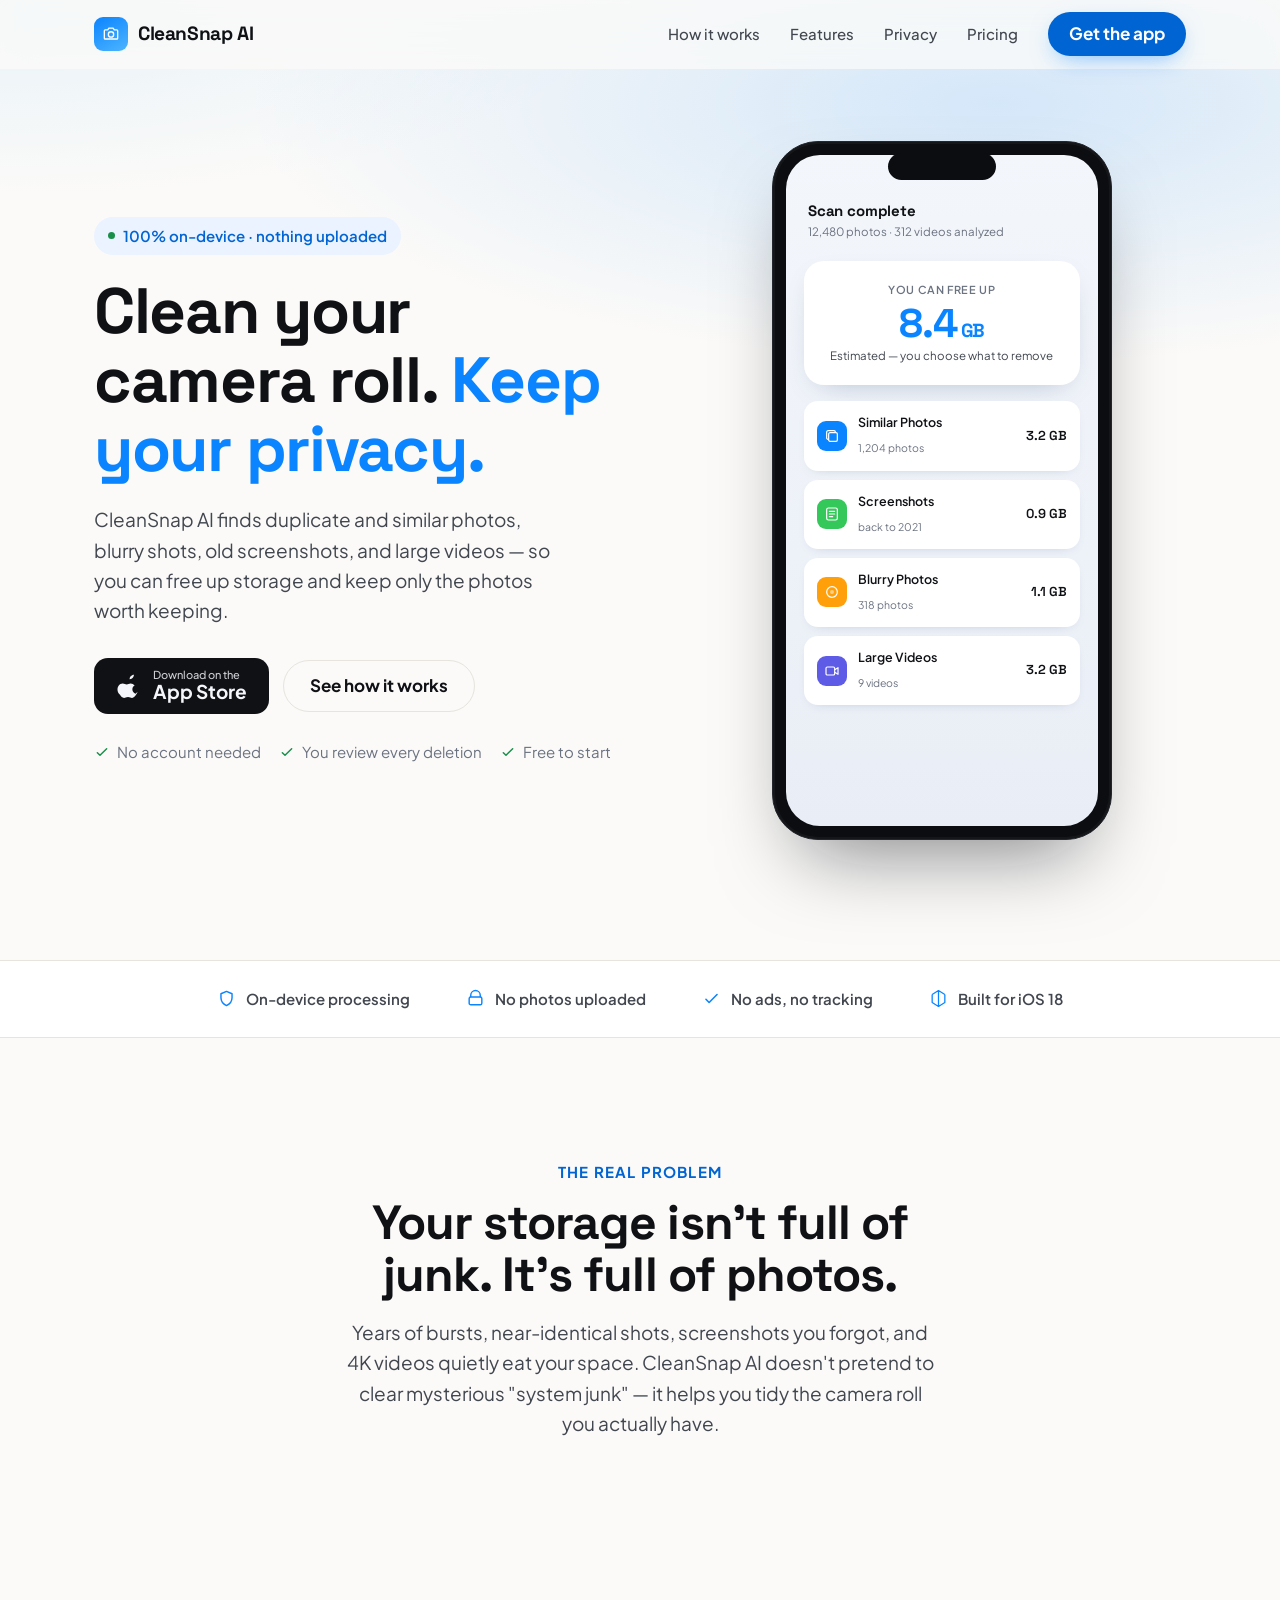
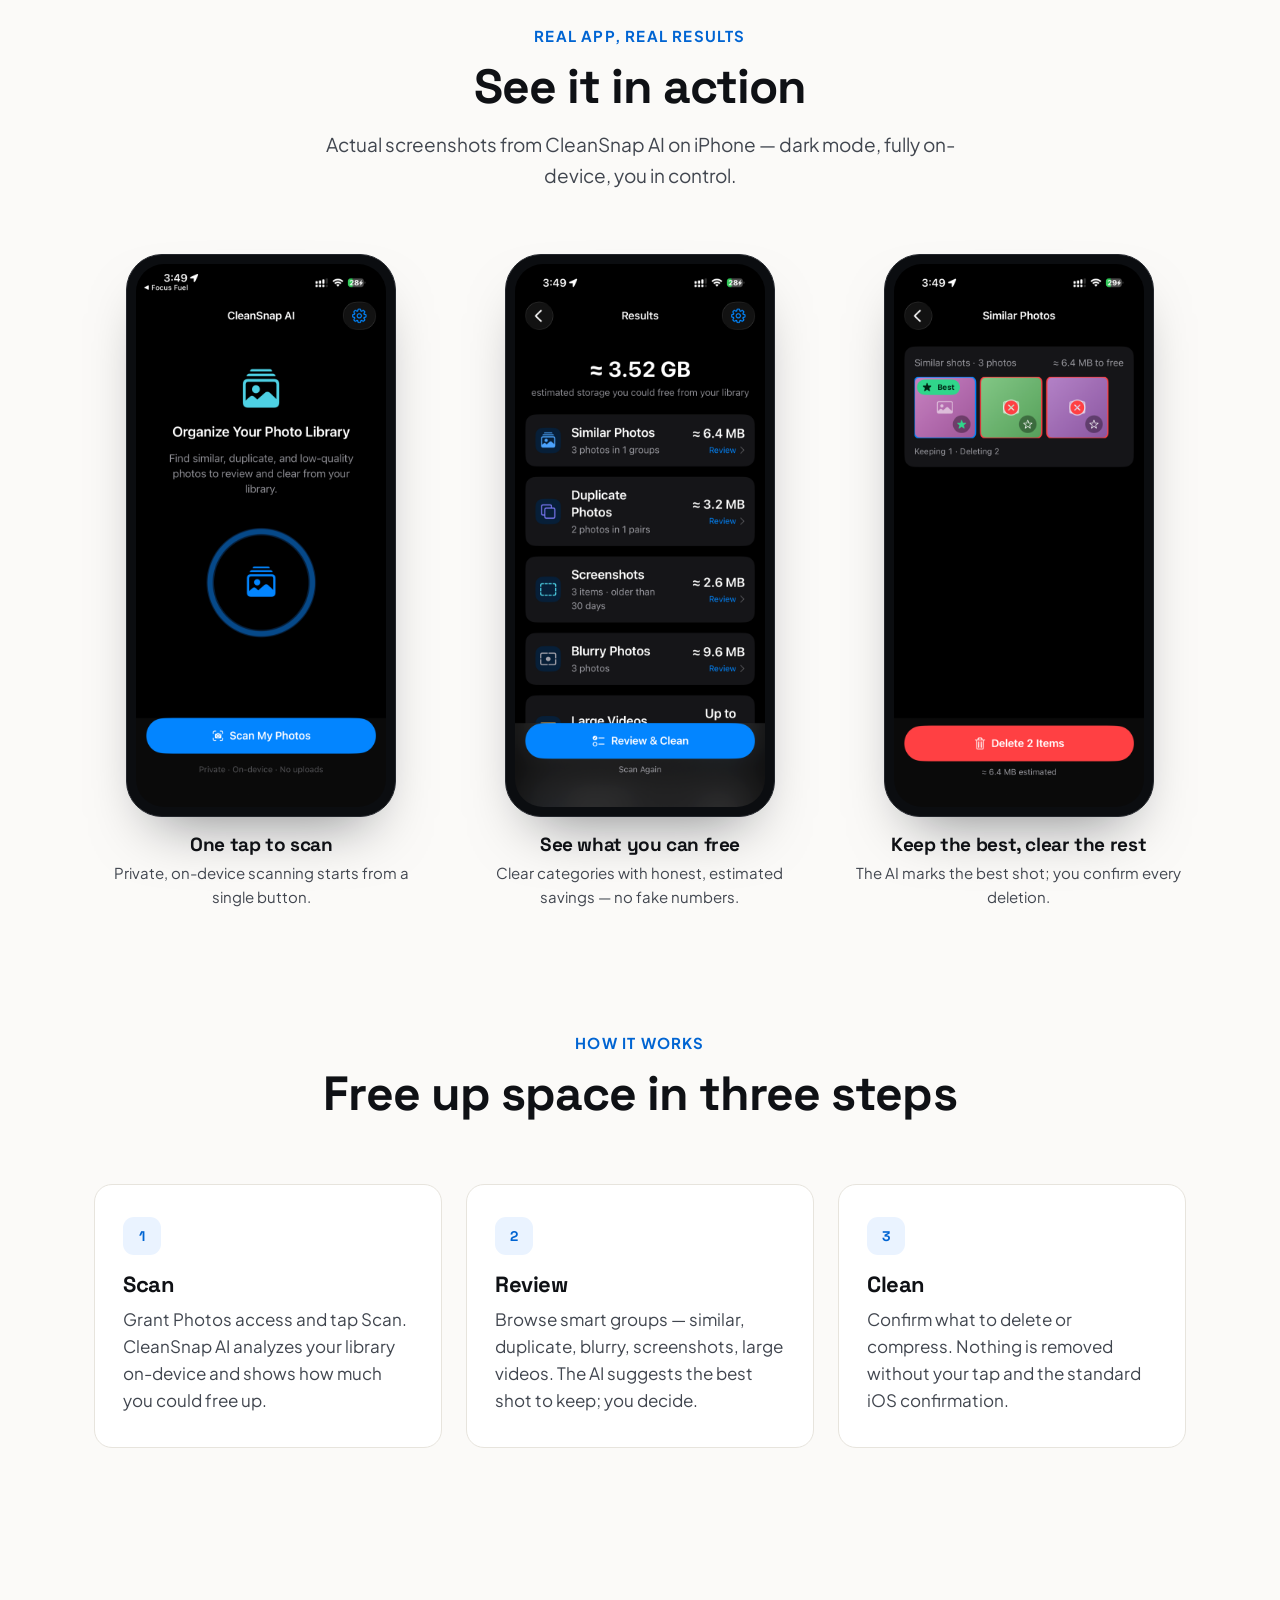
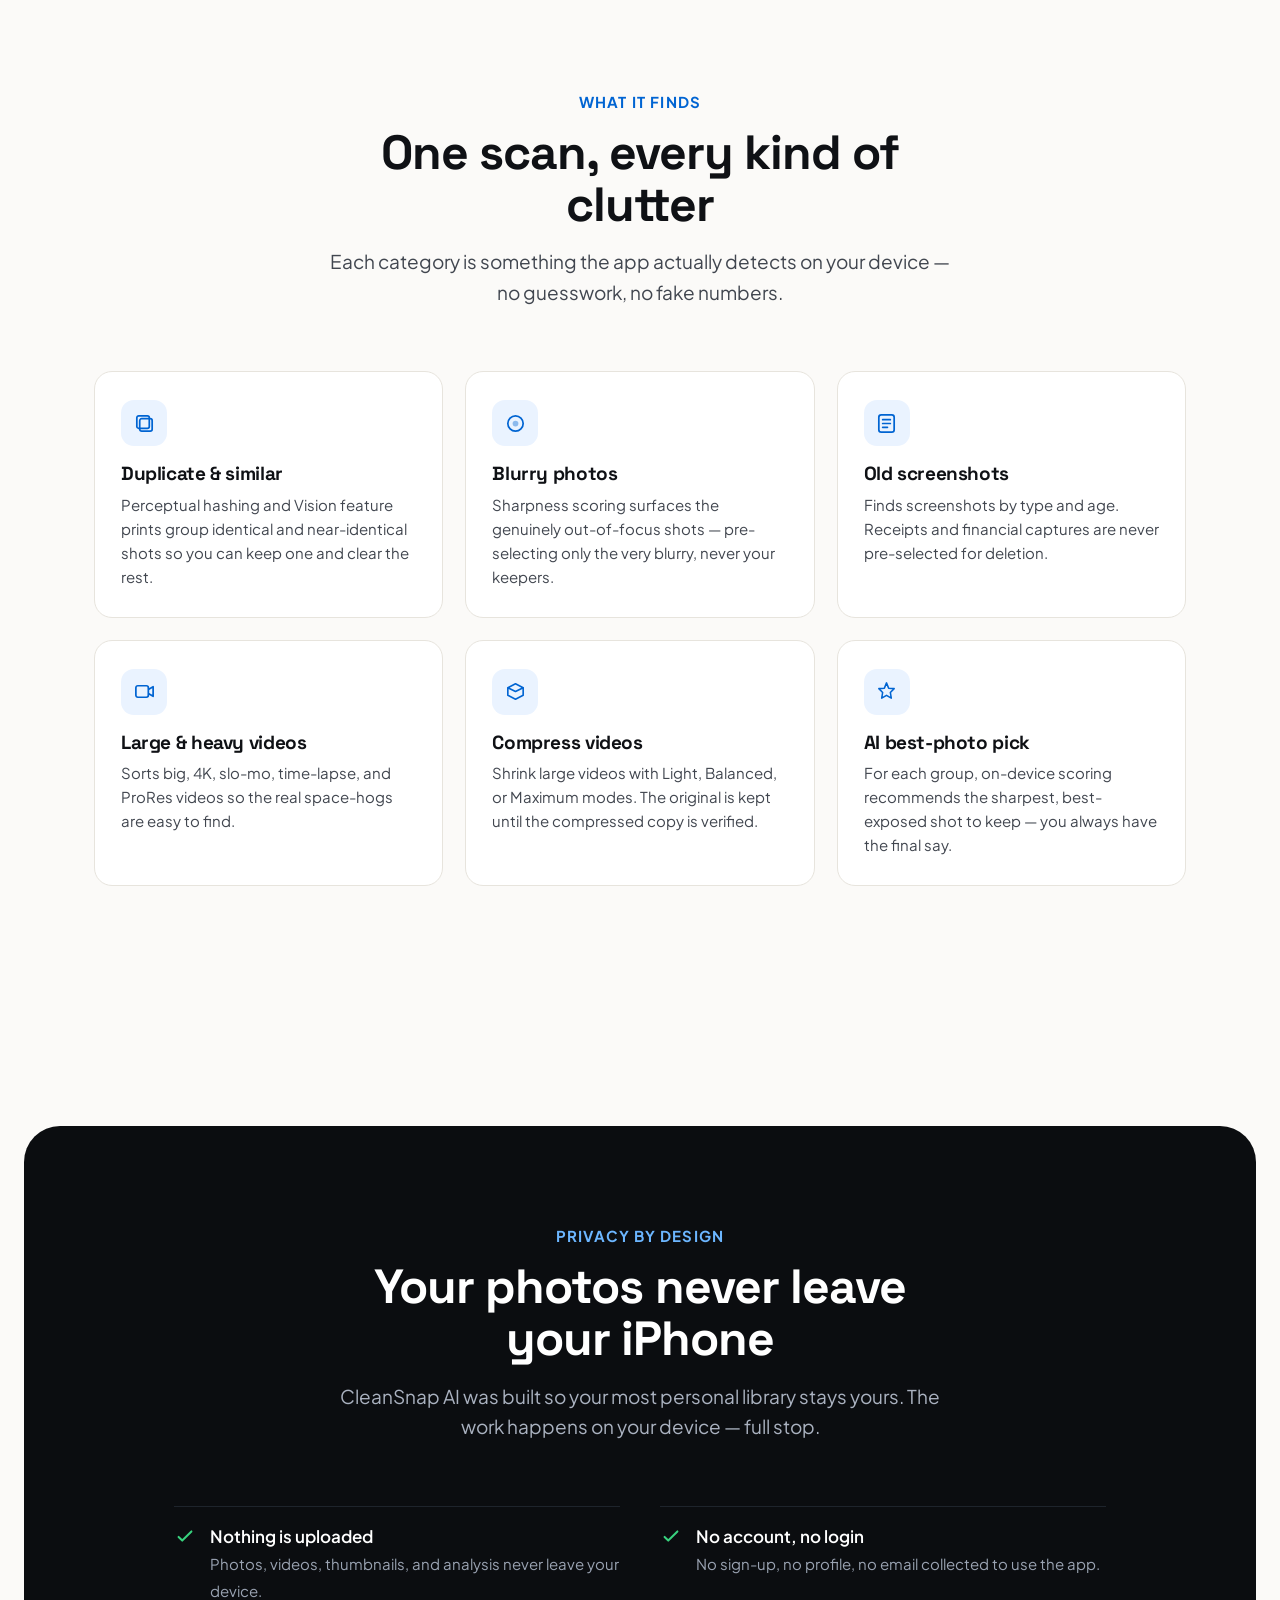
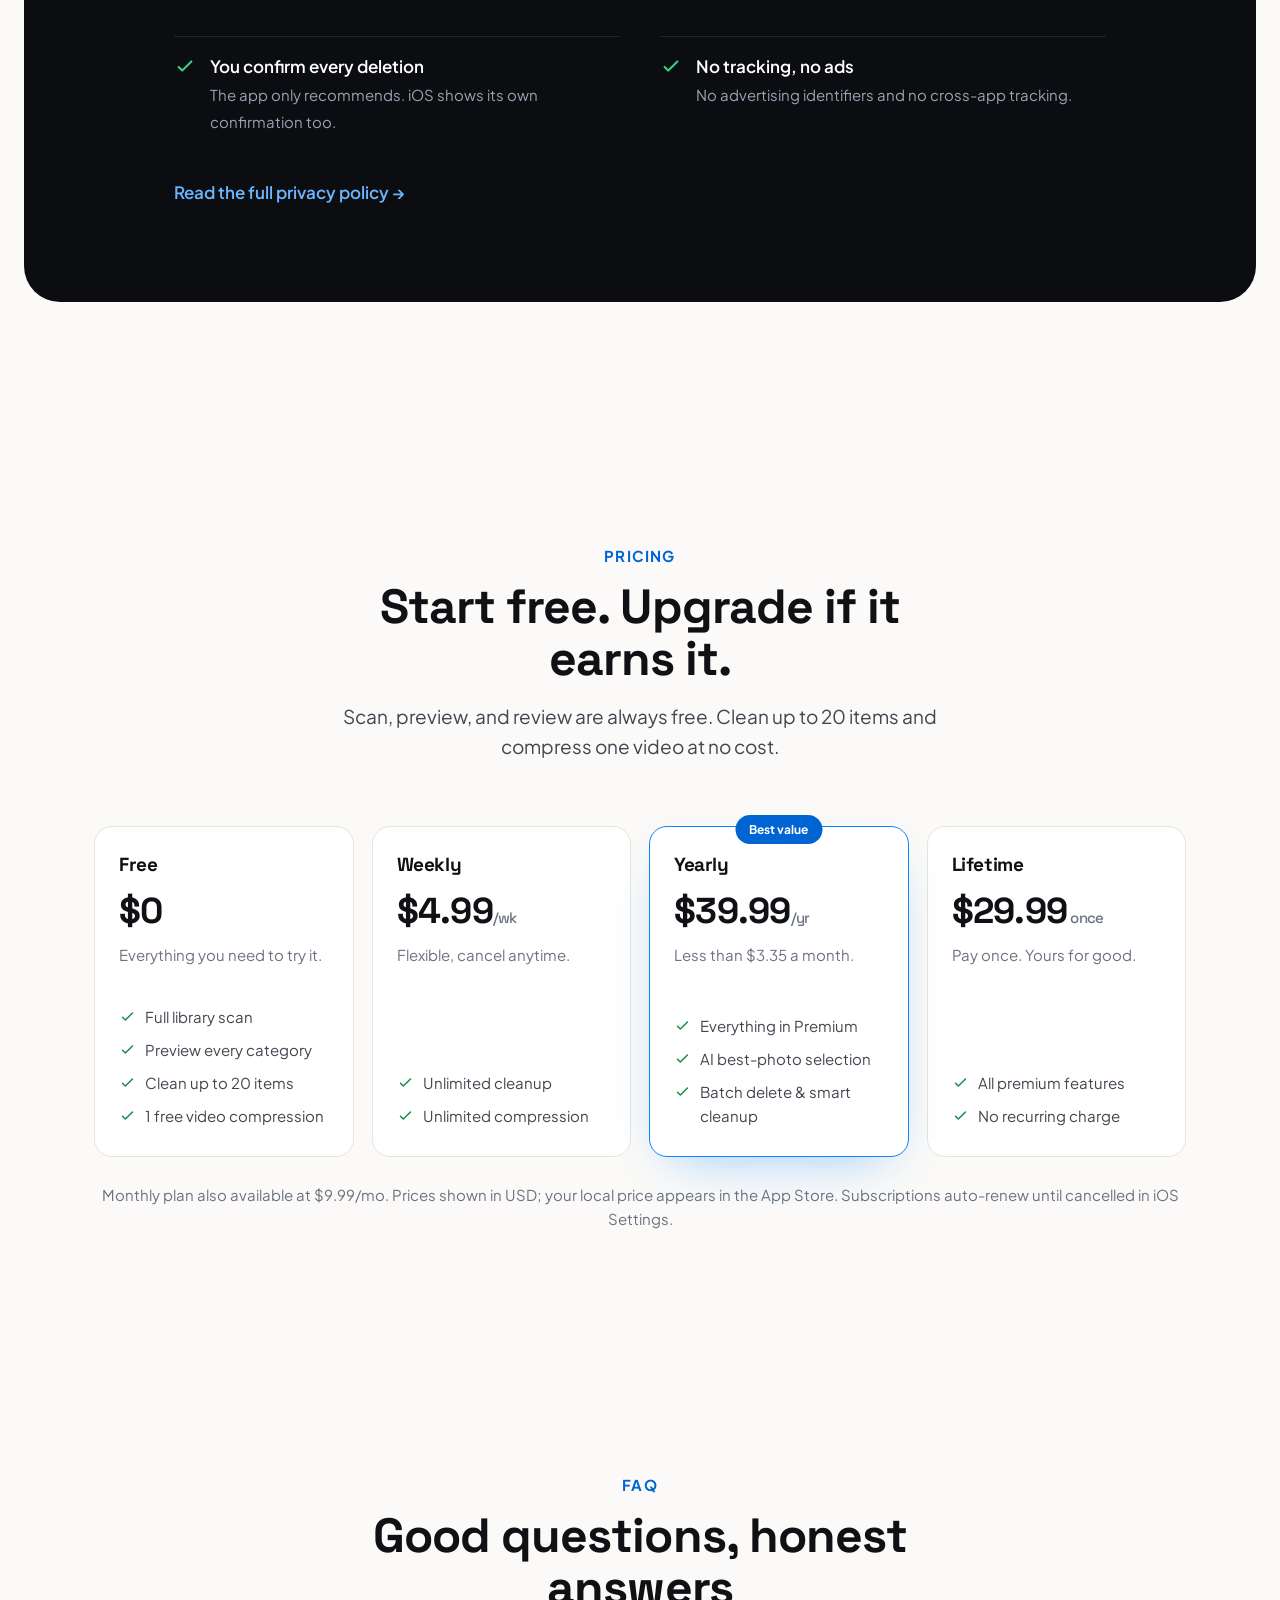
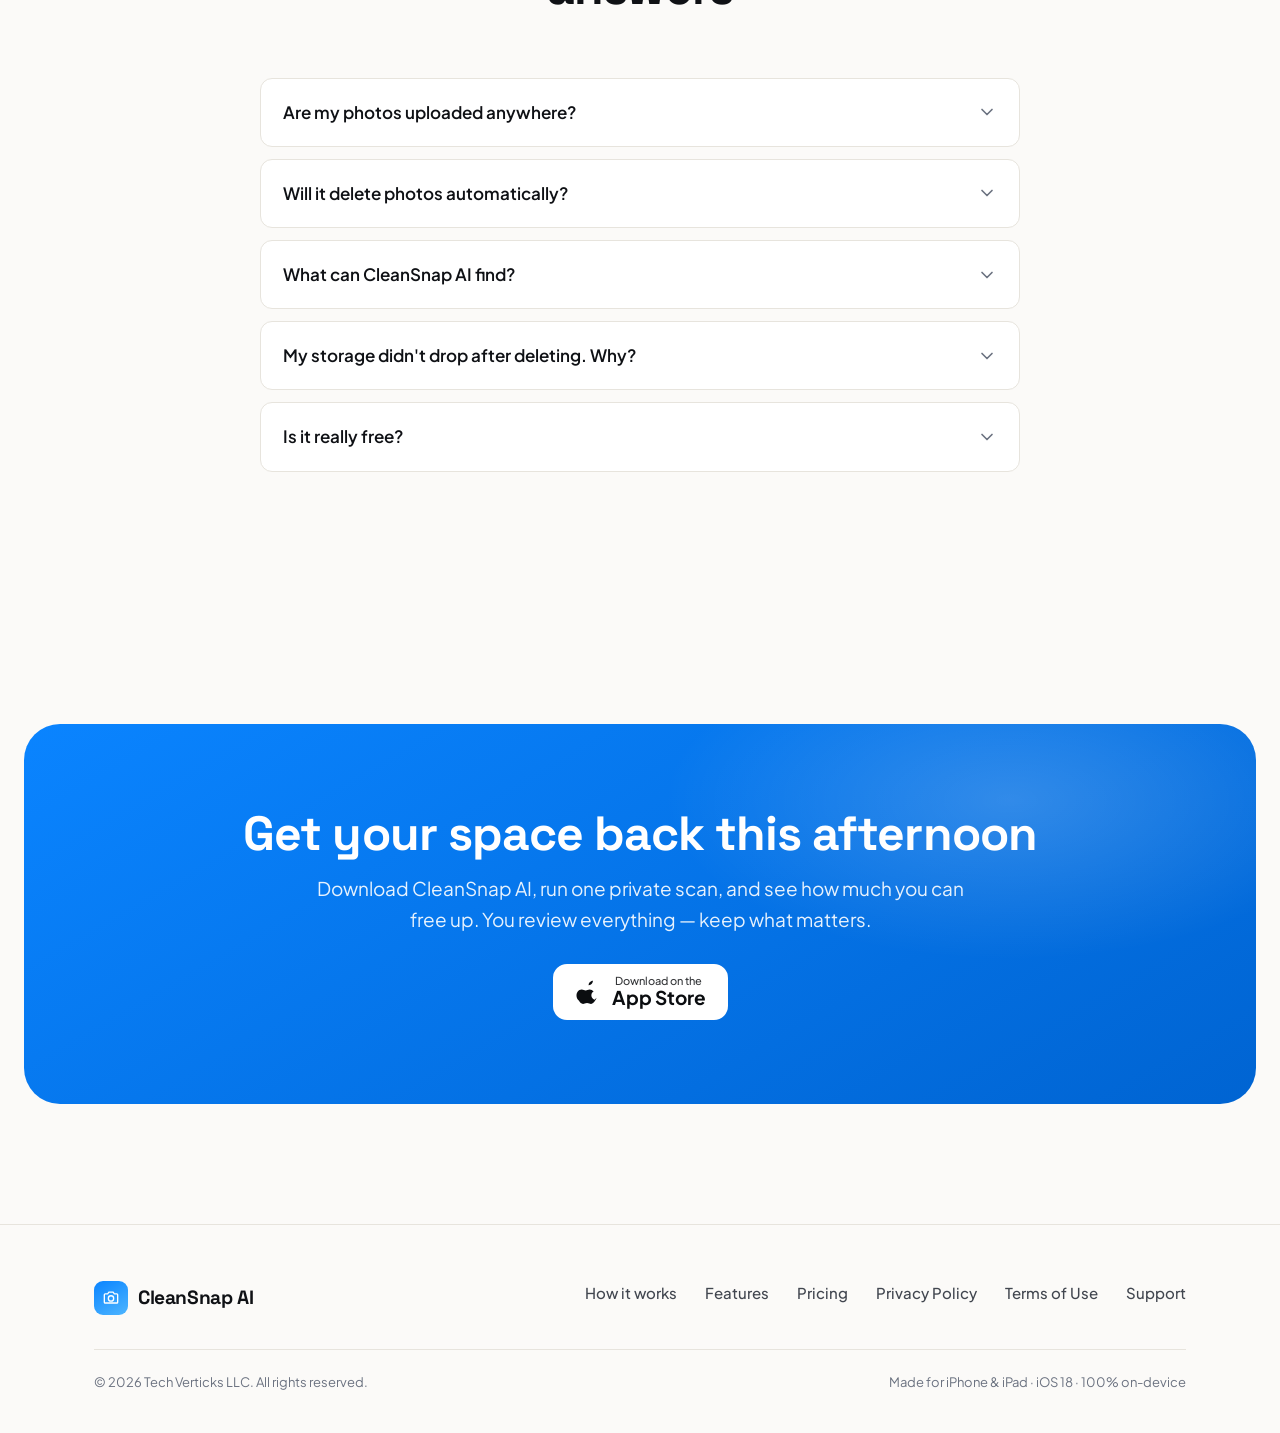
==== index.html @ af20c5fb "CleanSnap AI marketing landing page Co-Authored-By: Claude Opus 4.8 (1M context) <noreply@anthropic." ====
<!DOCTYPE html>
<html lang="en">
<head>
  <meta charset="UTF-8">
  <meta name="viewport" content="width=device-width, initial-scale=1.0">
  <title>CleanSnap AI — Free Up iPhone Storage, Privately</title>
  <meta name="description" content="Find duplicate photos, similar shots, blurry images, old screenshots, and large videos on your iPhone. 100% on-device AI. You review and delete only what you choose. Free to download.">
  <meta name="robots" content="index, follow">
  <link rel="canonical" href="https://farooq94.github.io/cleansnap-ai/">

  <!-- Open Graph -->
  <meta property="og:title" content="CleanSnap AI — Free Up iPhone Storage, Privately">
  <meta property="og:description" content="The private, on-device way to clean your camera roll. Find duplicates, similar shots, screenshots, blurry photos, and large videos — you review every deletion.">
  <meta property="og:type" content="website">
  <meta property="og:url" content="https://farooq94.github.io/cleansnap-ai/">
  <meta property="og:image" content="https://farooq94.github.io/cleansnap-ai/assets/screens/home.png">
  <meta property="og:image:width" content="660">
  <meta property="og:image:height" content="1432">
  <meta name="twitter:card" content="summary_large_image">
  <meta name="twitter:title" content="CleanSnap AI — Free Up iPhone Storage, Privately">
  <meta name="twitter:description" content="100% on-device iPhone photo & video cleanup. Find duplicates, screenshots, blurry shots, and large videos. You review everything.">
  <meta name="twitter:image" content="https://farooq94.github.io/cleansnap-ai/assets/screens/home.png">

  <!-- Schema: SoftwareApplication -->
  <script type="application/ld+json">
  {
    "@context": "https://schema.org",
    "@type": "SoftwareApplication",
    "name": "CleanSnap AI",
    "operatingSystem": "iOS 18",
    "applicationCategory": "UtilitiesApplication",
    "description": "CleanSnap AI helps you free up iPhone storage by finding duplicate photos, similar shots, blurry images, old screenshots, and large or heavy videos, and by compressing videos. All scanning and AI analysis happens on your device. You review and confirm every deletion.",
    "offers": [
      { "@type": "Offer", "price": "0", "priceCurrency": "USD", "description": "Free: full scan, preview every category, clean up to 20 items, compress 1 video" },
      { "@type": "Offer", "price": "4.99", "priceCurrency": "USD", "description": "Premium Weekly" },
      { "@type": "Offer", "price": "9.99", "priceCurrency": "USD", "description": "Premium Monthly" },
      { "@type": "Offer", "price": "39.99", "priceCurrency": "USD", "description": "Premium Yearly" },
      { "@type": "Offer", "price": "29.99", "priceCurrency": "USD", "description": "Lifetime: one-time purchase, all premium features" }
    ]
  }
  </script>
  <!-- Schema: FAQPage -->
  <script type="application/ld+json">
  {
    "@context": "https://schema.org",
    "@type": "FAQPage",
    "mainEntity": [
      { "@type": "Question", "name": "Are my photos uploaded anywhere?", "acceptedAnswer": { "@type": "Answer", "text": "No. All scanning and AI analysis happen entirely on your device. Your photos, videos, and the analysis derived from them never leave your iPhone or iPad and are never sent to us or anyone else." } },
      { "@type": "Question", "name": "Does CleanSnap AI delete photos automatically?", "acceptedAnswer": { "@type": "Answer", "text": "Never. The app only recommends. You review and select what to remove, and both the app and iOS ask you to confirm before anything is deleted. Favorites, hidden photos, and items from the last 24 hours are never pre-selected." } },
      { "@type": "Question", "name": "Is it free?", "acceptedAnswer": { "@type": "Answer", "text": "Yes. The scan, preview, and review are free, and you can clean up to 20 items and compress one video at no cost. Premium unlocks unlimited cleanup and compression, AI best-photo selection, and batch tools." } },
      { "@type": "Question", "name": "What can it find?", "acceptedAnswer": { "@type": "Answer", "text": "Duplicate and visually similar photos, blurry shots, old screenshots, bursts, Live Photos, RAW photos, and large or heavy videos (4K, slo-mo, ProRes). It can also compress videos to save space." } },
      { "@type": "Question", "name": "Why did my storage not drop after deleting?", "acceptedAnswer": { "@type": "Answer", "text": "Deleted items move to Photos, Recently Deleted, for up to about 30 days before iOS frees the space. To recover storage immediately, open Photos, Albums, Recently Deleted, and choose Delete All." } }
    ]
  }
  </script>

  <link rel="preconnect" href="https://fonts.googleapis.com">
  <link rel="preconnect" href="https://fonts.gstatic.com" crossorigin>
  <link href="https://fonts.googleapis.com/css2?family=Space+Grotesk:wght@500;600;700&family=Plus+Jakarta+Sans:wght@400;500;600;700&display=swap" rel="stylesheet">

  <style>
    :root {
      /* Color — off-white canvas, near-black ink, ONE iOS-blue accent. Red reserved for delete. */
      --bg:        #fbfaf8;
      --surface:   #ffffff;
      --ink:       #0f1115;
      --ink-soft:  #41464f;
      --ink-faint: #6b7280;
      --line:      #e7e4dd;
      --accent:    #0a84ff;      /* brand hero blue — visuals */
      --accent-strong: #0064d2;  /* darker — for white-text buttons (AA) */
      --accent-wash: #eaf3ff;
      --success:   #1a8f4a;
      --danger:    #e5484d;      /* delete only */
      --ink-on-dark: #f4f6fb;

      --radius:    18px;
      --radius-sm: 12px;
      --maxw:      1140px;

      --fs-xs: .8125rem; --fs-sm: .9375rem; --fs-base: 1.0625rem; --fs-lg: 1.1875rem;
      --fs-xl: 1.375rem; --fs-2xl: 1.75rem; --fs-3xl: 2.25rem; --fs-4xl: 3rem; --fs-5xl: 4rem;

      --ease: cubic-bezier(.4,0,.2,1);
      --ease-out: cubic-bezier(0,0,.2,1);
    }
    @media (prefers-color-scheme: dark) {
      :root {
        --bg: #0b0d10; --surface: #14171c; --ink: #f4f6fb; --ink-soft: #b8bdc7;
        --ink-faint: #8a93a0; --line: #242a31; --accent-wash: #11233b;
        --accent: #2f97ff; --accent-strong: #2f97ff;
      }
    }

    * { box-sizing: border-box; margin: 0; padding: 0; }
    html { scroll-behavior: smooth; -webkit-text-size-adjust: 100%; }
    @media (prefers-reduced-motion: reduce) { html { scroll-behavior: auto; } }
    body {
      font-family: 'Plus Jakarta Sans', system-ui, -apple-system, sans-serif;
      background: var(--bg); color: var(--ink);
      font-size: var(--fs-base); line-height: 1.6;
      -webkit-font-smoothing: antialiased; text-rendering: optimizeLegibility;
      overflow-x: hidden;
    }
    h1, h2, h3 { font-family: 'Space Grotesk', system-ui, sans-serif; line-height: 1.08; letter-spacing: -.02em; font-weight: 700; }
    p { color: var(--ink-soft); }
    a { color: inherit; text-decoration: none; }
    .wrap { width: 100%; max-width: var(--maxw); margin: 0 auto; padding: 0 24px; }
    section { padding: clamp(64px, 11vw, 120px) 0; }

    a:focus-visible, button:focus-visible, details summary:focus-visible {
      outline: 3px solid var(--accent); outline-offset: 3px; border-radius: 6px;
    }

    /* ---------- Buttons ---------- */
    .btn { display: inline-flex; align-items: center; justify-content: center; gap: 9px;
      font-family: inherit; font-weight: 700; font-size: var(--fs-base);
      min-height: 52px; padding: 0 26px; border-radius: 999px; border: 1px solid transparent;
      cursor: pointer; transition: transform .12s var(--ease), box-shadow .2s var(--ease), background .2s var(--ease); }
    .btn:active { transform: scale(.97); }
    .btn-primary { background: var(--accent-strong); color: #fff; box-shadow: 0 8px 24px -8px rgba(10,132,255,.55); }
    .btn-primary:hover { box-shadow: 0 14px 34px -10px rgba(10,132,255,.65); transform: translateY(-1px); }
    .btn-ghost { background: transparent; color: var(--ink); border-color: var(--line); }
    .btn-ghost:hover { background: var(--surface); border-color: var(--ink-faint); }

    /* App Store badge (text-based, self-contained) */
    .badge { display: inline-flex; align-items: center; gap: 11px; min-height: 56px; padding: 0 22px;
      background: var(--ink); color: var(--ink-on-dark); border-radius: 14px; font-weight: 600;
      transition: transform .12s var(--ease); }
    @media (prefers-color-scheme: dark) { .badge { background: #fff; color: #0b0d10; } }
    .badge:hover { transform: translateY(-2px); }
    .badge svg { width: 26px; height: 26px; flex: none; }
    .badge small { display: block; font-size: 11px; opacity: .82; font-weight: 500; line-height: 1.1; }
    .badge strong { display: block; font-size: 19px; font-weight: 700; line-height: 1.15; }

    /* ---------- Nav ---------- */
    header.nav { position: sticky; top: 0; z-index: 50;
      backdrop-filter: saturate(180%) blur(16px); -webkit-backdrop-filter: saturate(180%) blur(16px);
      background: color-mix(in srgb, var(--bg) 78%, transparent); border-bottom: 1px solid transparent; transition: border-color .3s; }
    header.nav.scrolled { border-color: var(--line); }
    .nav-inner { display: flex; align-items: center; justify-content: space-between; height: 68px; }
    .logo { display: flex; align-items: center; gap: 10px; font-family: 'Space Grotesk'; font-weight: 700; font-size: 1.2rem; letter-spacing: -.02em; }
    .logo .mark { width: 34px; height: 34px; border-radius: 9px; background: linear-gradient(150deg, #0a84ff, #4db5ff); display: grid; place-items: center; flex: none; }
    .logo .mark svg { width: 20px; height: 20px; }
    .nav-links { display: flex; align-items: center; gap: 30px; }
    .nav-links a.txt { color: var(--ink-soft); font-weight: 500; font-size: var(--fs-sm); transition: color .2s; }
    .nav-links a.txt:hover { color: var(--ink); }
    .nav-cta { padding: 0 20px; min-height: 44px; }
    @media (max-width: 760px) { .nav-links a.txt { display: none; } }

    /* ---------- Hero ---------- */
    .hero { position: relative; padding-top: clamp(40px, 7vw, 72px); }
    .hero::before { content: ""; position: absolute; inset: -10% -20% auto; height: 620px; z-index: -1;
      background: radial-gradient(60% 60% at 70% 20%, rgba(10,132,255,.16), transparent 70%),
                  radial-gradient(50% 50% at 15% 0%, rgba(77,181,255,.12), transparent 70%); pointer-events: none; }
    .hero-grid { display: grid; grid-template-columns: 1.05fr .95fr; gap: clamp(32px, 5vw, 72px); align-items: center; }
    @media (max-width: 920px) { .hero-grid { grid-template-columns: 1fr; text-align: center; } }
    .eyebrow { display: inline-flex; align-items: center; gap: 8px; font-size: var(--fs-sm); font-weight: 600;
      color: var(--accent-strong); background: var(--accent-wash); padding: 7px 14px; border-radius: 999px; margin-bottom: 22px; }
    .eyebrow .dot { width: 7px; height: 7px; border-radius: 50%; background: var(--success); }
    h1.display { font-size: clamp(2.4rem, 6vw, var(--fs-5xl)); margin-bottom: 20px; }
    h1.display .hl { color: var(--accent); }
    .hero p.lead { font-size: var(--fs-lg); max-width: 34ch; margin: 0 0 32px; }
    @media (max-width: 920px) { .hero p.lead { margin-left: auto; margin-right: auto; } }
    .hero-cta { display: flex; flex-wrap: wrap; gap: 14px; align-items: center; }
    @media (max-width: 920px) { .hero-cta { justify-content: center; } }
    .hero-trust { margin-top: 26px; display: flex; flex-wrap: wrap; gap: 18px; font-size: var(--fs-sm); color: var(--ink-faint); }
    @media (max-width: 920px) { .hero-trust { justify-content: center; } }
    .hero-trust span { display: inline-flex; align-items: center; gap: 7px; }
    .hero-trust svg { width: 16px; height: 16px; color: var(--success); flex: none; }

    /* ---------- Phone mockup + scan card (the memorable element) ---------- */
    .phone { justify-self: center; width: min(340px, 84vw); aspect-ratio: 9 / 18.5; position: relative;
      background: #0b0d10; border-radius: 46px; padding: 13px; box-shadow: 0 40px 80px -30px rgba(8,12,20,.5), 0 0 0 2px rgba(255,255,255,.04) inset;
      border: 1px solid #23262c; }
    .phone-screen { width: 100%; height: 100%; border-radius: 34px; overflow: hidden; background: linear-gradient(180deg, #f3f6fb, #e9eef6);
      position: relative; display: flex; flex-direction: column; }
    .notch { position: absolute; top: 11px; left: 50%; transform: translateX(-50%); width: 108px; height: 27px; background: #0b0d10; border-radius: 16px; z-index: 3; }
    .scr-top { padding: 44px 22px 14px; }
    .scr-title { font-family: 'Space Grotesk'; font-weight: 700; font-size: 15px; color: #0f1115; letter-spacing: -.01em; }
    .scr-sub { font-size: 11.5px; color: #6b7280; }
    .scr-hero-card { margin: 6px 18px 16px; background: #fff; border-radius: 20px; padding: 20px; box-shadow: 0 10px 30px -16px rgba(10,40,90,.35); text-align: center; }
    .scr-hero-card .label { font-size: 11px; color: #6b7280; font-weight: 600; text-transform: uppercase; letter-spacing: .06em; }
    .scr-hero-card .big { font-family: 'Space Grotesk'; font-weight: 700; font-size: 40px; color: var(--accent); letter-spacing: -.03em; line-height: 1.05; margin: 4px 0 2px; }
    .scr-hero-card .big small { font-size: 19px; color: var(--accent); }
    .scr-hero-card .cap { font-size: 11.5px; color: #41464f; }
    .scr-list { padding: 0 18px 18px; display: flex; flex-direction: column; gap: 9px; overflow: hidden; }
    .row { display: flex; align-items: center; gap: 11px; background: #fff; border-radius: 14px; padding: 11px 13px; box-shadow: 0 4px 14px -10px rgba(10,40,90,.4); }
    .row .ico { width: 30px; height: 30px; border-radius: 9px; flex: none; display: grid; place-items: center; }
    .row .ico svg { width: 16px; height: 16px; color: #fff; }
    .row .meta { flex: 1; min-width: 0; }
    .row .meta b { display: block; font-size: 12.5px; color: #0f1115; font-weight: 600; }
    .row .meta i { font-style: normal; font-size: 10.5px; color: #6b7280; }
    .row .sz { font-family: 'Space Grotesk'; font-weight: 600; font-size: 13px; color: #0f1115; }

    /* ---------- Generic section header ---------- */
    .sec-head { max-width: 640px; margin: 0 auto clamp(40px, 6vw, 64px); text-align: center; }
    .sec-head .kicker { font-size: var(--fs-sm); font-weight: 700; letter-spacing: .08em; text-transform: uppercase; color: var(--accent-strong); }
    .sec-head h2 { font-size: clamp(1.9rem, 4.5vw, var(--fs-4xl)); margin: 12px 0 16px; }
    .sec-head p { font-size: var(--fs-lg); }

    /* ---------- Trust strip ---------- */
    .strip { border-top: 1px solid var(--line); border-bottom: 1px solid var(--line); background: var(--surface); }
    .strip .wrap { display: flex; flex-wrap: wrap; justify-content: center; gap: clamp(20px, 5vw, 56px); padding-top: 26px; padding-bottom: 26px; }
    .strip .item { display: inline-flex; align-items: center; gap: 10px; font-weight: 600; font-size: var(--fs-sm); color: var(--ink-soft); }
    .strip svg { width: 19px; height: 19px; color: var(--accent); flex: none; }

    /* ---------- Steps ---------- */
    .steps { display: grid; grid-template-columns: repeat(3, 1fr); gap: 24px; }
    @media (max-width: 820px) { .steps { grid-template-columns: 1fr; } }
    .step { background: var(--surface); border: 1px solid var(--line); border-radius: var(--radius); padding: 32px 28px; }
    .step .n { font-family: 'Space Grotesk'; font-weight: 700; font-size: 14px; color: var(--accent-strong); background: var(--accent-wash); width: 38px; height: 38px; border-radius: 11px; display: grid; place-items: center; margin-bottom: 18px; }
    .step h3 { font-size: var(--fs-xl); margin-bottom: 9px; }

    /* ---------- Features ---------- */
    .features { display: grid; grid-template-columns: repeat(3, 1fr); gap: 22px; }
    @media (max-width: 920px) { .features { grid-template-columns: repeat(2, 1fr); } }
    @media (max-width: 560px) { .features { grid-template-columns: 1fr; } }
    .feature { background: var(--surface); border: 1px solid var(--line); border-radius: var(--radius); padding: 28px 26px; transition: transform .2s var(--ease), border-color .2s; }
    .feature:hover { transform: translateY(-4px); border-color: color-mix(in srgb, var(--accent) 40%, var(--line)); }
    .feature .fico { width: 46px; height: 46px; border-radius: 13px; background: var(--accent-wash); display: grid; place-items: center; margin-bottom: 18px; }
    .feature .fico svg { width: 23px; height: 23px; color: var(--accent-strong); }
    .feature h3 { font-size: var(--fs-lg); margin-bottom: 8px; }
    .feature p { font-size: var(--fs-sm); }

    /* ---------- Privacy (dark) ---------- */
    .privacy { background: #0b0d10; color: var(--ink-on-dark); border-radius: clamp(20px, 4vw, 36px); margin: 0 24px; }
    .privacy .wrap { max-width: 980px; }
    .privacy h2 { color: #fff; }
    .privacy .sec-head p { color: #aab2c0; }
    .privacy .sec-head .kicker { color: #6cb6ff; }
    .pgrid { display: grid; grid-template-columns: repeat(2, 1fr); gap: 16px 40px; margin-top: 8px; }
    @media (max-width: 700px) { .pgrid { grid-template-columns: 1fr; } }
    .pitem { display: flex; gap: 14px; align-items: flex-start; padding: 16px 0; border-top: 1px solid #1e242c; }
    .pitem svg { width: 22px; height: 22px; color: #38d27e; flex: none; margin-top: 2px; }
    .pitem b { color: #fff; font-weight: 600; display: block; font-size: var(--fs-base); }
    .pitem span { color: #9aa3b2; font-size: var(--fs-sm); }

    /* ---------- Pricing ---------- */
    .pricing-grid { display: grid; grid-template-columns: repeat(4, 1fr); gap: 18px; align-items: stretch; }
    @media (max-width: 980px) { .pricing-grid { grid-template-columns: repeat(2, 1fr); } }
    @media (max-width: 520px) { .pricing-grid { grid-template-columns: 1fr; } }
    .plan { background: var(--surface); border: 1px solid var(--line); border-radius: var(--radius); padding: 28px 24px; display: flex; flex-direction: column; }
    .plan.featured { border-color: var(--accent); box-shadow: 0 20px 50px -24px rgba(10,132,255,.45); position: relative; }
    .plan .tag { position: absolute; top: -12px; left: 50%; transform: translateX(-50%); background: var(--accent-strong); color: #fff; font-size: 12px; font-weight: 700; padding: 5px 14px; border-radius: 999px; }
    .plan h3 { font-size: var(--fs-lg); }
    .plan .price { font-family: 'Space Grotesk'; font-weight: 700; font-size: var(--fs-3xl); margin: 8px 0 2px; letter-spacing: -.02em; }
    .plan .price small { font-size: var(--fs-sm); font-weight: 500; color: var(--ink-faint); }
    .plan .note { font-size: var(--fs-sm); color: var(--ink-faint); min-height: 40px; margin-bottom: 16px; }
    .plan ul { list-style: none; display: flex; flex-direction: column; gap: 9px; margin-top: auto; padding-top: 6px; }
    .plan li { display: flex; gap: 9px; font-size: var(--fs-sm); color: var(--ink-soft); }
    .plan li svg { width: 17px; height: 17px; color: var(--success); flex: none; margin-top: 3px; }
    .pricing-foot { text-align: center; margin-top: 26px; font-size: var(--fs-sm); color: var(--ink-faint); }

    /* ---------- FAQ ---------- */
    .faq { max-width: 760px; margin: 0 auto; }
    details { border: 1px solid var(--line); border-radius: var(--radius-sm); background: var(--surface); margin-bottom: 12px; overflow: hidden; }
    details summary { list-style: none; cursor: pointer; padding: 20px 22px; font-weight: 600; font-size: var(--fs-base); display: flex; justify-content: space-between; align-items: center; gap: 16px; }
    details summary::-webkit-details-marker { display: none; }
    details summary .chev { width: 20px; height: 20px; flex: none; transition: transform .2s var(--ease); color: var(--ink-faint); }
    details[open] summary .chev { transform: rotate(180deg); }
    details .ans { padding: 0 22px 20px; color: var(--ink-soft); font-size: var(--fs-base); }

    /* ---------- Final CTA ---------- */
    .final { text-align: center; }
    .final-card { background: linear-gradient(150deg, #0a84ff, #0064d2); color: #fff; border-radius: clamp(20px, 4vw, 36px); padding: clamp(48px, 8vw, 84px) 28px; margin: 0 24px; position: relative; overflow: hidden; }
    .final-card::after { content: ""; position: absolute; inset: 0; background: radial-gradient(40% 60% at 80% 20%, rgba(255,255,255,.18), transparent 70%); }
    .final-card h2 { color: #fff; font-size: clamp(1.9rem, 5vw, var(--fs-4xl)); margin-bottom: 14px; position: relative; }
    .final-card p { color: rgba(255,255,255,.9); font-size: var(--fs-lg); max-width: 48ch; margin: 0 auto 30px; position: relative; }
    .final-card .badge { background: #fff; color: #0b0d10; position: relative; }

    /* ---------- Footer ---------- */
    footer.site { padding: 56px 0 40px; border-top: 1px solid var(--line); }
    .foot-grid { display: flex; flex-wrap: wrap; justify-content: space-between; gap: 32px; }
    .foot-links { display: flex; flex-wrap: wrap; gap: 28px; }
    .foot-links a { color: var(--ink-soft); font-size: var(--fs-sm); font-weight: 500; transition: color .2s; }
    .foot-links a:hover { color: var(--accent-strong); }
    .foot-bottom { margin-top: 34px; padding-top: 22px; border-top: 1px solid var(--line); display: flex; flex-wrap: wrap; justify-content: space-between; gap: 12px; font-size: var(--fs-xs); color: var(--ink-faint); }

    /* ---------- Screenshot gallery (real device captures) ---------- */
    .shots { display: grid; grid-template-columns: repeat(3, 1fr); gap: clamp(20px, 4vw, 44px); align-items: start; }
    @media (max-width: 820px) { .shots { grid-template-columns: 1fr; max-width: 320px; margin: 0 auto; gap: 52px; } }
    .shot { text-align: center; margin: 0; }
    .shot .frame { width: 100%; max-width: 270px; margin: 0 auto 18px; background: #0b0d10; border: 1px solid #23262c; border-radius: 36px; padding: 9px; box-shadow: 0 30px 60px -28px rgba(8,12,20,.5); }
    .shot .frame img { width: 100%; height: auto; display: block; border-radius: 28px; }
    .shot h3 { font-size: var(--fs-lg); margin-bottom: 6px; }
    .shot p { font-size: var(--fs-sm); max-width: 32ch; margin: 0 auto; }

    /* ---------- Scroll reveal ---------- */
    .reveal { opacity: 0; transform: translateY(22px); transition: opacity .6s var(--ease-out), transform .6s var(--ease-out); }
    .reveal.in { opacity: 1; transform: none; }
    @media (prefers-reduced-motion: reduce) { .reveal { opacity: 1; transform: none; transition: none; } }
  </style>
</head>
<body>

  <!-- ====== NAV ====== -->
  <header class="nav" id="nav">
    <div class="wrap nav-inner">
      <a class="logo" href="#top" aria-label="CleanSnap AI home">
        <span class="mark" aria-hidden="true">
          <svg viewBox="0 0 24 24" fill="none"><path d="M5 7h3l1.5-2h5L16 7h3a1 1 0 0 1 1 1v9a1 1 0 0 1-1 1H5a1 1 0 0 1-1-1V8a1 1 0 0 1 1-1Z" stroke="#fff" stroke-width="1.6"/><circle cx="12" cy="12.5" r="3.2" stroke="#fff" stroke-width="1.6"/></svg>
        </span>
        CleanSnap AI
      </a>
      <nav class="nav-links" aria-label="Primary">
        <a class="txt" href="#how">How it works</a>
        <a class="txt" href="#features">Features</a>
        <a class="txt" href="#privacy">Privacy</a>
        <a class="txt" href="#pricing">Pricing</a>
        <a class="btn btn-primary nav-cta" href="#get">Get the app</a>
      </nav>
    </div>
  </header>

  <main id="top">

    <!-- ====== HERO ====== -->
    <section class="hero">
      <div class="wrap hero-grid">
        <div>
          <span class="eyebrow"><span class="dot" aria-hidden="true"></span> 100% on-device · nothing uploaded</span>
          <h1 class="display">Clean your camera roll. <span class="hl">Keep your privacy.</span></h1>
          <p class="lead">CleanSnap AI finds duplicate and similar photos, blurry shots, old screenshots, and large videos — so you can free up storage and keep only the photos worth keeping.</p>
          <div class="hero-cta">
            <!-- TODO: replace with the live App Store URL once the app is published -->
            <a class="badge" href="https://apps.apple.com/app/cleansnap-ai/id000000000" aria-label="Download CleanSnap AI on the App Store">
              <svg viewBox="0 0 24 24" fill="currentColor" aria-hidden="true"><path d="M16.5 1.6c.1 1-.3 2-1 2.8-.7.8-1.8 1.4-2.9 1.3-.1-1 .4-2 1-2.7.7-.8 1.9-1.4 2.9-1.4ZM20 17.2c-.5 1.2-.8 1.7-1.4 2.7-.9 1.4-2.2 3.1-3.8 3.1-1.4 0-1.8-.9-3.7-.9s-2.4.9-3.7.9c-1.6 0-2.8-1.5-3.7-2.9C1 18.1.8 14 2.4 11.8c.9-1.3 2.4-2.1 3.8-2.1 1.5 0 2.4.9 3.7.9 1.2 0 2-.9 3.7-.9 1.3 0 2.6.7 3.6 1.9-3.1 1.7-2.6 6.1.8 7.6Z"/></svg>
              <span><small>Download on the</small><strong>App Store</strong></span>
            </a>
            <a class="btn btn-ghost" href="#how">See how it works</a>
          </div>
          <div class="hero-trust">
            <span><svg viewBox="0 0 24 24" fill="none" aria-hidden="true"><path d="M5 13l4 4L19 7" stroke="currentColor" stroke-width="2.2" stroke-linecap="round" stroke-linejoin="round"/></svg> No account needed</span>
            <span><svg viewBox="0 0 24 24" fill="none" aria-hidden="true"><path d="M5 13l4 4L19 7" stroke="currentColor" stroke-width="2.2" stroke-linecap="round" stroke-linejoin="round"/></svg> You review every deletion</span>
            <span><svg viewBox="0 0 24 24" fill="none" aria-hidden="true"><path d="M5 13l4 4L19 7" stroke="currentColor" stroke-width="2.2" stroke-linecap="round" stroke-linejoin="round"/></svg> Free to start</span>
          </div>
        </div>

        <!-- Phone mockup -->
        <div class="phone reveal" role="img" aria-label="CleanSnap AI scan results showing an estimated 8.4 gigabytes that can be freed, with categories for similar photos, screenshots, blurry photos, and large videos.">
          <div class="notch" aria-hidden="true"></div>
          <div class="phone-screen">
            <div class="scr-top">
              <div class="scr-title">Scan complete</div>
              <div class="scr-sub">12,480 photos · 312 videos analyzed</div>
            </div>
            <div class="scr-hero-card">
              <div class="label">You can free up</div>
              <div class="big" id="countup" data-target="8.4">8.4<small> GB</small></div>
              <div class="cap">Estimated — you choose what to remove</div>
            </div>
            <div class="scr-list">
              <div class="row">
                <span class="ico" style="background:#0a84ff"><svg viewBox="0 0 24 24" fill="none" aria-hidden="true"><rect x="4" y="4" width="13" height="13" rx="2" stroke="#fff" stroke-width="1.8"/><rect x="7" y="7" width="13" height="13" rx="2" fill="#0a84ff" stroke="#fff" stroke-width="1.8"/></svg></span>
                <span class="meta"><b>Similar Photos</b><i>1,204 photos</i></span><span class="sz">3.2 GB</span>
              </div>
              <div class="row">
                <span class="ico" style="background:#34c759"><svg viewBox="0 0 24 24" fill="none" aria-hidden="true"><rect x="4" y="3" width="16" height="18" rx="2.5" stroke="#fff" stroke-width="1.8"/><path d="M8 8h8M8 12h8M8 16h5" stroke="#fff" stroke-width="1.8" stroke-linecap="round"/></svg></span>
                <span class="meta"><b>Screenshots</b><i>back to 2021</i></span><span class="sz">0.9 GB</span>
              </div>
              <div class="row">
                <span class="ico" style="background:#ff9f0a"><svg viewBox="0 0 24 24" fill="none" aria-hidden="true"><circle cx="12" cy="12" r="8" stroke="#fff" stroke-width="1.8"/><circle cx="12" cy="12" r="3" fill="#fff" opacity=".5"/></svg></span>
                <span class="meta"><b>Blurry Photos</b><i>318 photos</i></span><span class="sz">1.1 GB</span>
              </div>
              <div class="row">
                <span class="ico" style="background:#5e5ce6"><svg viewBox="0 0 24 24" fill="none" aria-hidden="true"><rect x="3" y="6" width="13" height="12" rx="2" stroke="#fff" stroke-width="1.8"/><path d="M16 10l5-3v10l-5-3" stroke="#fff" stroke-width="1.8" stroke-linejoin="round"/></svg></span>
                <span class="meta"><b>Large Videos</b><i>9 videos</i></span><span class="sz">3.2 GB</span>
              </div>
            </div>
          </div>
        </div>
      </div>
    </section>

    <!-- ====== TRUST STRIP ====== -->
    <div class="strip">
      <div class="wrap">
        <span class="item"><svg viewBox="0 0 24 24" fill="none" aria-hidden="true"><path d="M12 3l7 3v5c0 4.5-3 8-7 10-4-2-7-5.5-7-10V6l7-3Z" stroke="currentColor" stroke-width="1.8" stroke-linejoin="round"/></svg> On-device processing</span>
        <span class="item"><svg viewBox="0 0 24 24" fill="none" aria-hidden="true"><path d="M6 10V8a6 6 0 0 1 12 0v2" stroke="currentColor" stroke-width="1.8"/><rect x="4" y="10" width="16" height="10" rx="2" stroke="currentColor" stroke-width="1.8"/></svg> No photos uploaded</span>
        <span class="item"><svg viewBox="0 0 24 24" fill="none" aria-hidden="true"><path d="M5 13l4 4L19 7" stroke="currentColor" stroke-width="2" stroke-linecap="round" stroke-linejoin="round"/></svg> No ads, no tracking</span>
        <span class="item"><svg viewBox="0 0 24 24" fill="none" aria-hidden="true"><path d="M12 2v20M4 7l8-5 8 5M4 7v10l8 5 8-5V7" stroke="currentColor" stroke-width="1.6" stroke-linejoin="round"/></svg> Built for iOS 18</span>
      </div>
    </div>

    <!-- ====== PROBLEM ====== -->
    <section>
      <div class="wrap sec-head reveal">
        <span class="kicker">The real problem</span>
        <h2>Your storage isn't full of junk. It's full of photos.</h2>
        <p>Years of bursts, near-identical shots, screenshots you forgot, and 4K videos quietly eat your space. CleanSnap AI doesn't pretend to clear mysterious "system junk" — it helps you tidy the camera roll you actually have.</p>
      </div>
    </section>

    <!-- ====== SCREENSHOT GALLERY (real captures) ====== -->
    <section id="screens" style="padding-top:0">
      <div class="wrap">
        <div class="sec-head reveal">
          <span class="kicker">Real app, real results</span>
          <h2>See it in action</h2>
          <p>Actual screenshots from CleanSnap AI on iPhone — dark mode, fully on-device, you in control.</p>
        </div>
        <div class="shots">
          <figure class="shot reveal">
            <div class="frame"><img src="assets/screens/home.png" width="660" height="1432" loading="lazy" alt="CleanSnap AI home screen titled Organize Your Photo Library with a Scan My Photos button and the line Private, on-device, no uploads."></div>
            <h3>One tap to scan</h3>
            <p>Private, on-device scanning starts from a single button.</p>
          </figure>
          <figure class="shot reveal">
            <div class="frame"><img src="assets/screens/results.png" width="660" height="1432" loading="lazy" alt="Results screen showing estimated storage you could free, broken into similar photos, duplicates, screenshots, blurry photos, and large videos, with a Review and Clean button."></div>
            <h3>See what you can free</h3>
            <p>Clear categories with honest, estimated savings — no fake numbers.</p>
          </figure>
          <figure class="shot reveal">
            <div class="frame"><img src="assets/screens/review.png" width="660" height="1432" loading="lazy" alt="Similar Photos review screen with the best shot marked Best, others marked for deletion, and a Delete 2 Items button."></div>
            <h3>Keep the best, clear the rest</h3>
            <p>The AI marks the best shot; you confirm every deletion.</p>
          </figure>
        </div>
      </div>
    </section>

    <!-- ====== HOW IT WORKS ====== -->
    <section id="how" style="padding-top:0">
      <div class="wrap">
        <div class="sec-head reveal">
          <span class="kicker">How it works</span>
          <h2>Free up space in three steps</h2>
        </div>
        <div class="steps">
          <div class="step reveal"><div class="n">1</div><h3>Scan</h3><p>Grant Photos access and tap Scan. CleanSnap AI analyzes your library on-device and shows how much you could free up.</p></div>
          <div class="step reveal"><div class="n">2</div><h3>Review</h3><p>Browse smart groups — similar, duplicate, blurry, screenshots, large videos. The AI suggests the best shot to keep; you decide.</p></div>
          <div class="step reveal"><div class="n">3</div><h3>Clean</h3><p>Confirm what to delete or compress. Nothing is removed without your tap and the standard iOS confirmation.</p></div>
        </div>
      </div>
    </section>

    <!-- ====== FEATURES ====== -->
    <section id="features">
      <div class="wrap">
        <div class="sec-head reveal">
          <span class="kicker">What it finds</span>
          <h2>One scan, every kind of clutter</h2>
          <p>Each category is something the app actually detects on your device — no guesswork, no fake numbers.</p>
        </div>
        <div class="features">
          <article class="feature reveal"><div class="fico"><svg viewBox="0 0 24 24" fill="none" aria-hidden="true"><rect x="4" y="4" width="13" height="13" rx="2" stroke="currentColor" stroke-width="1.8"/><rect x="7" y="7" width="13" height="13" rx="2" stroke="currentColor" stroke-width="1.8"/></svg></div><h3>Duplicate &amp; similar</h3><p>Perceptual hashing and Vision feature prints group identical and near-identical shots so you can keep one and clear the rest.</p></article>
          <article class="feature reveal"><div class="fico"><svg viewBox="0 0 24 24" fill="none" aria-hidden="true"><circle cx="12" cy="12" r="8" stroke="currentColor" stroke-width="1.8"/><circle cx="12" cy="12" r="3" fill="currentColor" opacity=".4"/></svg></div><h3>Blurry photos</h3><p>Sharpness scoring surfaces the genuinely out-of-focus shots — pre-selecting only the very blurry, never your keepers.</p></article>
          <article class="feature reveal"><div class="fico"><svg viewBox="0 0 24 24" fill="none" aria-hidden="true"><rect x="4" y="3" width="16" height="18" rx="2.5" stroke="currentColor" stroke-width="1.8"/><path d="M8 8h8M8 12h8M8 16h5" stroke="currentColor" stroke-width="1.8" stroke-linecap="round"/></svg></div><h3>Old screenshots</h3><p>Finds screenshots by type and age. Receipts and financial captures are never pre-selected for deletion.</p></article>
          <article class="feature reveal"><div class="fico"><svg viewBox="0 0 24 24" fill="none" aria-hidden="true"><rect x="3" y="6" width="13" height="12" rx="2" stroke="currentColor" stroke-width="1.8"/><path d="M16 10l5-3v10l-5-3" stroke="currentColor" stroke-width="1.8" stroke-linejoin="round"/></svg></div><h3>Large &amp; heavy videos</h3><p>Sorts big, 4K, slo-mo, time-lapse, and ProRes videos so the real space-hogs are easy to find.</p></article>
          <article class="feature reveal"><div class="fico"><svg viewBox="0 0 24 24" fill="none" aria-hidden="true"><path d="M4 8l8-4 8 4-8 4-8-4Z" stroke="currentColor" stroke-width="1.7" stroke-linejoin="round"/><path d="M4 8v8l8 4 8-4V8" stroke="currentColor" stroke-width="1.7" stroke-linejoin="round"/></svg></div><h3>Compress videos</h3><p>Shrink large videos with Light, Balanced, or Maximum modes. The original is kept until the compressed copy is verified.</p></article>
          <article class="feature reveal"><div class="fico"><svg viewBox="0 0 24 24" fill="none" aria-hidden="true"><path d="M12 3l2.2 5.5L20 9l-4 4 1 6-5-3-5 3 1-6-4-4 5.8-.5L12 3Z" stroke="currentColor" stroke-width="1.6" stroke-linejoin="round"/></svg></div><h3>AI best-photo pick</h3><p>For each group, on-device scoring recommends the sharpest, best-exposed shot to keep — you always have the final say.</p></article>
        </div>
      </div>
    </section>

    <!-- ====== PRIVACY ====== -->
    <section id="privacy" style="padding-inline:0">
      <div class="privacy">
        <div class="wrap" style="padding-top:clamp(56px,9vw,96px);padding-bottom:clamp(56px,9vw,96px)">
          <div class="sec-head reveal">
            <span class="kicker">Privacy by design</span>
            <h2>Your photos never leave your iPhone</h2>
            <p>CleanSnap AI was built so your most personal library stays yours. The work happens on your device — full stop.</p>
          </div>
          <div class="pgrid">
            <div class="pitem reveal"><svg viewBox="0 0 24 24" fill="none" aria-hidden="true"><path d="M5 13l4 4L19 7" stroke="currentColor" stroke-width="2.2" stroke-linecap="round" stroke-linejoin="round"/></svg><div><b>Nothing is uploaded</b><span>Photos, videos, thumbnails, and analysis never leave your device.</span></div></div>
            <div class="pitem reveal"><svg viewBox="0 0 24 24" fill="none" aria-hidden="true"><path d="M5 13l4 4L19 7" stroke="currentColor" stroke-width="2.2" stroke-linecap="round" stroke-linejoin="round"/></svg><div><b>No account, no login</b><span>No sign-up, no profile, no email collected to use the app.</span></div></div>
            <div class="pitem reveal"><svg viewBox="0 0 24 24" fill="none" aria-hidden="true"><path d="M5 13l4 4L19 7" stroke="currentColor" stroke-width="2.2" stroke-linecap="round" stroke-linejoin="round"/></svg><div><b>You confirm every deletion</b><span>The app only recommends. iOS shows its own confirmation too.</span></div></div>
            <div class="pitem reveal"><svg viewBox="0 0 24 24" fill="none" aria-hidden="true"><path d="M5 13l4 4L19 7" stroke="currentColor" stroke-width="2.2" stroke-linecap="round" stroke-linejoin="round"/></svg><div><b>No tracking, no ads</b><span>No advertising identifiers and no cross-app tracking.</span></div></div>
          </div>
          <p style="margin-top:28px"><a href="https://cleansnapai.notion.site/CleanSnap-AI-Privacy-Policy-381621a2a26f81b8826cdbc0521802be" style="color:#6cb6ff;font-weight:600">Read the full privacy policy →</a></p>
        </div>
      </div>
    </section>

    <!-- ====== PRICING ====== -->
    <section id="pricing">
      <div class="wrap">
        <div class="sec-head reveal">
          <span class="kicker">Pricing</span>
          <h2>Start free. Upgrade if it earns it.</h2>
          <p>Scan, preview, and review are always free. Clean up to 20 items and compress one video at no cost.</p>
        </div>
        <div class="pricing-grid">
          <div class="plan reveal">
            <h3>Free</h3>
            <div class="price">$0</div>
            <div class="note">Everything you need to try it.</div>
            <ul>
              <li><svg viewBox="0 0 24 24" fill="none" aria-hidden="true"><path d="M5 13l4 4L19 7" stroke="currentColor" stroke-width="2.2" stroke-linecap="round" stroke-linejoin="round"/></svg> Full library scan</li>
              <li><svg viewBox="0 0 24 24" fill="none" aria-hidden="true"><path d="M5 13l4 4L19 7" stroke="currentColor" stroke-width="2.2" stroke-linecap="round" stroke-linejoin="round"/></svg> Preview every category</li>
              <li><svg viewBox="0 0 24 24" fill="none" aria-hidden="true"><path d="M5 13l4 4L19 7" stroke="currentColor" stroke-width="2.2" stroke-linecap="round" stroke-linejoin="round"/></svg> Clean up to 20 items</li>
              <li><svg viewBox="0 0 24 24" fill="none" aria-hidden="true"><path d="M5 13l4 4L19 7" stroke="currentColor" stroke-width="2.2" stroke-linecap="round" stroke-linejoin="round"/></svg> 1 free video compression</li>
            </ul>
          </div>
          <div class="plan reveal">
            <h3>Weekly</h3>
            <div class="price">$4.99<small>/wk</small></div>
            <div class="note">Flexible, cancel anytime.</div>
            <ul>
              <li><svg viewBox="0 0 24 24" fill="none" aria-hidden="true"><path d="M5 13l4 4L19 7" stroke="currentColor" stroke-width="2.2" stroke-linecap="round" stroke-linejoin="round"/></svg> Unlimited cleanup</li>
              <li><svg viewBox="0 0 24 24" fill="none" aria-hidden="true"><path d="M5 13l4 4L19 7" stroke="currentColor" stroke-width="2.2" stroke-linecap="round" stroke-linejoin="round"/></svg> Unlimited compression</li>
            </ul>
          </div>
          <div class="plan featured reveal">
            <span class="tag">Best value</span>
            <h3>Yearly</h3>
            <div class="price">$39.99<small>/yr</small></div>
            <div class="note">Less than $3.35 a month.</div>
            <ul>
              <li><svg viewBox="0 0 24 24" fill="none" aria-hidden="true"><path d="M5 13l4 4L19 7" stroke="currentColor" stroke-width="2.2" stroke-linecap="round" stroke-linejoin="round"/></svg> Everything in Premium</li>
              <li><svg viewBox="0 0 24 24" fill="none" aria-hidden="true"><path d="M5 13l4 4L19 7" stroke="currentColor" stroke-width="2.2" stroke-linecap="round" stroke-linejoin="round"/></svg> AI best-photo selection</li>
              <li><svg viewBox="0 0 24 24" fill="none" aria-hidden="true"><path d="M5 13l4 4L19 7" stroke="currentColor" stroke-width="2.2" stroke-linecap="round" stroke-linejoin="round"/></svg> Batch delete &amp; smart cleanup</li>
            </ul>
          </div>
          <div class="plan reveal">
            <h3>Lifetime</h3>
            <div class="price">$29.99<small> once</small></div>
            <div class="note">Pay once. Yours for good.</div>
            <ul>
              <li><svg viewBox="0 0 24 24" fill="none" aria-hidden="true"><path d="M5 13l4 4L19 7" stroke="currentColor" stroke-width="2.2" stroke-linecap="round" stroke-linejoin="round"/></svg> All premium features</li>
              <li><svg viewBox="0 0 24 24" fill="none" aria-hidden="true"><path d="M5 13l4 4L19 7" stroke="currentColor" stroke-width="2.2" stroke-linecap="round" stroke-linejoin="round"/></svg> No recurring charge</li>
            </ul>
          </div>
        </div>
        <p class="pricing-foot">Monthly plan also available at $9.99/mo. Prices shown in USD; your local price appears in the App Store. Subscriptions auto-renew until cancelled in iOS Settings.</p>
      </div>
    </section>

    <!-- ====== FAQ ====== -->
    <section>
      <div class="wrap">
        <div class="sec-head reveal"><span class="kicker">FAQ</span><h2>Good questions, honest answers</h2></div>
        <div class="faq">
          <details class="reveal"><summary>Are my photos uploaded anywhere?<svg class="chev" viewBox="0 0 24 24" fill="none" aria-hidden="true"><path d="M6 9l6 6 6-6" stroke="currentColor" stroke-width="2" stroke-linecap="round" stroke-linejoin="round"/></svg></summary><div class="ans">No. All scanning and AI analysis happen entirely on your device. Your photos, videos, and the analysis derived from them never leave your iPhone or iPad and are never sent to us or anyone else.</div></details>
          <details class="reveal"><summary>Will it delete photos automatically?<svg class="chev" viewBox="0 0 24 24" fill="none" aria-hidden="true"><path d="M6 9l6 6 6-6" stroke="currentColor" stroke-width="2" stroke-linecap="round" stroke-linejoin="round"/></svg></summary><div class="ans">Never. The app only recommends. You review and select what to remove, and both the app and iOS ask you to confirm. Favorites, hidden photos, and items from the last 24 hours are never pre-selected.</div></details>
          <details class="reveal"><summary>What can CleanSnap AI find?<svg class="chev" viewBox="0 0 24 24" fill="none" aria-hidden="true"><path d="M6 9l6 6 6-6" stroke="currentColor" stroke-width="2" stroke-linecap="round" stroke-linejoin="round"/></svg></summary><div class="ans">Duplicate and visually similar photos, blurry shots, old screenshots, bursts, Live Photos, RAW photos, and large or heavy videos (4K, slo-mo, ProRes). It can also compress videos to save space.</div></details>
          <details class="reveal"><summary>My storage didn't drop after deleting. Why?<svg class="chev" viewBox="0 0 24 24" fill="none" aria-hidden="true"><path d="M6 9l6 6 6-6" stroke="currentColor" stroke-width="2" stroke-linecap="round" stroke-linejoin="round"/></svg></summary><div class="ans">Deleted items move to Photos → Recently Deleted for up to about 30 days before iOS frees the space. To recover storage immediately, open Photos → Albums → Recently Deleted → Delete All.</div></details>
          <details class="reveal"><summary>Is it really free?<svg class="chev" viewBox="0 0 24 24" fill="none" aria-hidden="true"><path d="M6 9l6 6 6-6" stroke="currentColor" stroke-width="2" stroke-linecap="round" stroke-linejoin="round"/></svg></summary><div class="ans">Yes. The scan, preview, and review are free, and you can clean up to 20 items and compress one video at no cost. Premium unlocks unlimited cleanup and compression plus AI best-photo selection and batch tools.</div></details>
        </div>
      </div>
    </section>

    <!-- ====== FINAL CTA ====== -->
    <section id="get" class="final" style="padding-inline:0">
      <div class="final-card reveal">
        <h2>Get your space back this afternoon</h2>
        <p>Download CleanSnap AI, run one private scan, and see how much you can free up. You review everything — keep what matters.</p>
        <!-- TODO: replace with the live App Store URL once the app is published -->
        <a class="badge" href="https://apps.apple.com/app/cleansnap-ai/id000000000" aria-label="Download CleanSnap AI on the App Store">
          <svg viewBox="0 0 24 24" fill="currentColor" aria-hidden="true"><path d="M16.5 1.6c.1 1-.3 2-1 2.8-.7.8-1.8 1.4-2.9 1.3-.1-1 .4-2 1-2.7.7-.8 1.9-1.4 2.9-1.4ZM20 17.2c-.5 1.2-.8 1.7-1.4 2.7-.9 1.4-2.2 3.1-3.8 3.1-1.4 0-1.8-.9-3.7-.9s-2.4.9-3.7.9c-1.6 0-2.8-1.5-3.7-2.9C1 18.1.8 14 2.4 11.8c.9-1.3 2.4-2.1 3.8-2.1 1.5 0 2.4.9 3.7.9 1.2 0 2-.9 3.7-.9 1.3 0 2.6.7 3.6 1.9-3.1 1.7-2.6 6.1.8 7.6Z"/></svg>
          <span><small>Download on the</small><strong>App Store</strong></span>
        </a>
      </div>
    </section>
  </main>

  <!-- ====== FOOTER ====== -->
  <footer class="site">
    <div class="wrap">
      <div class="foot-grid">
        <a class="logo" href="#top" aria-label="CleanSnap AI home">
          <span class="mark" aria-hidden="true"><svg viewBox="0 0 24 24" fill="none"><path d="M5 7h3l1.5-2h5L16 7h3a1 1 0 0 1 1 1v9a1 1 0 0 1-1 1H5a1 1 0 0 1-1-1V8a1 1 0 0 1 1-1Z" stroke="#fff" stroke-width="1.6"/><circle cx="12" cy="12.5" r="3.2" stroke="#fff" stroke-width="1.6"/></svg></span>
          CleanSnap AI
        </a>
        <nav class="foot-links" aria-label="Footer">
          <a href="#how">How it works</a>
          <a href="#features">Features</a>
          <a href="#pricing">Pricing</a>
          <a href="https://cleansnapai.notion.site/CleanSnap-AI-Privacy-Policy-381621a2a26f81b8826cdbc0521802be">Privacy Policy</a>
          <a href="https://cleansnapai.notion.site/CleanSnap-AI-Terms-of-Use-EULA-381621a2a26f815eb2f4cf59e9048084">Terms of Use</a>
          <a href="https://cleansnapai.notion.site/CleanSnap-AI-Support-381621a2a26f815aa19dc16b6f53a152">Support</a>
        </nav>
      </div>
      <div class="foot-bottom">
        <span>© 2026 Tech Verticks LLC. All rights reserved.</span>
        <span>Made for iPhone &amp; iPad · iOS 18 · 100% on-device</span>
      </div>
    </div>
  </footer>

  <script>
    // Nav border on scroll
    const nav = document.getElementById('nav');
    const onScroll = () => nav.classList.toggle('scrolled', window.scrollY > 8);
    onScroll(); window.addEventListener('scroll', onScroll, { passive: true });

    // Scroll reveal (respects reduced motion)
    const reduce = window.matchMedia('(prefers-reduced-motion: reduce)').matches;
    if (!reduce && 'IntersectionObserver' in window) {
      const io = new IntersectionObserver((entries) => {
        entries.forEach(e => { if (e.isIntersecting) { e.target.classList.add('in'); io.unobserve(e.target); } });
      }, { threshold: 0.12 });
      document.querySelectorAll('.reveal').forEach(el => io.observe(el));

      // Count-up for the hero number
      const el = document.getElementById('countup');
      if (el) {
        const target = parseFloat(el.dataset.target);
        const cu = new IntersectionObserver((entries) => {
          if (entries[0].isIntersecting) {
            cu.disconnect();
            let start = null; const dur = 1100;
            const tick = (t) => {
              if (!start) start = t;
              const p = Math.min((t - start) / dur, 1);
              const eased = 1 - Math.pow(1 - p, 3);
              el.innerHTML = (eased * target).toFixed(1) + '<small> GB</small>';
              if (p < 1) requestAnimationFrame(tick);
            };
            requestAnimationFrame(tick);
          }
        }, { threshold: 0.5 });
        cu.observe(el);
      }
    } else {
      document.querySelectorAll('.reveal').forEach(el => el.classList.add('in'));
    }
  </script>
</body>
</html>
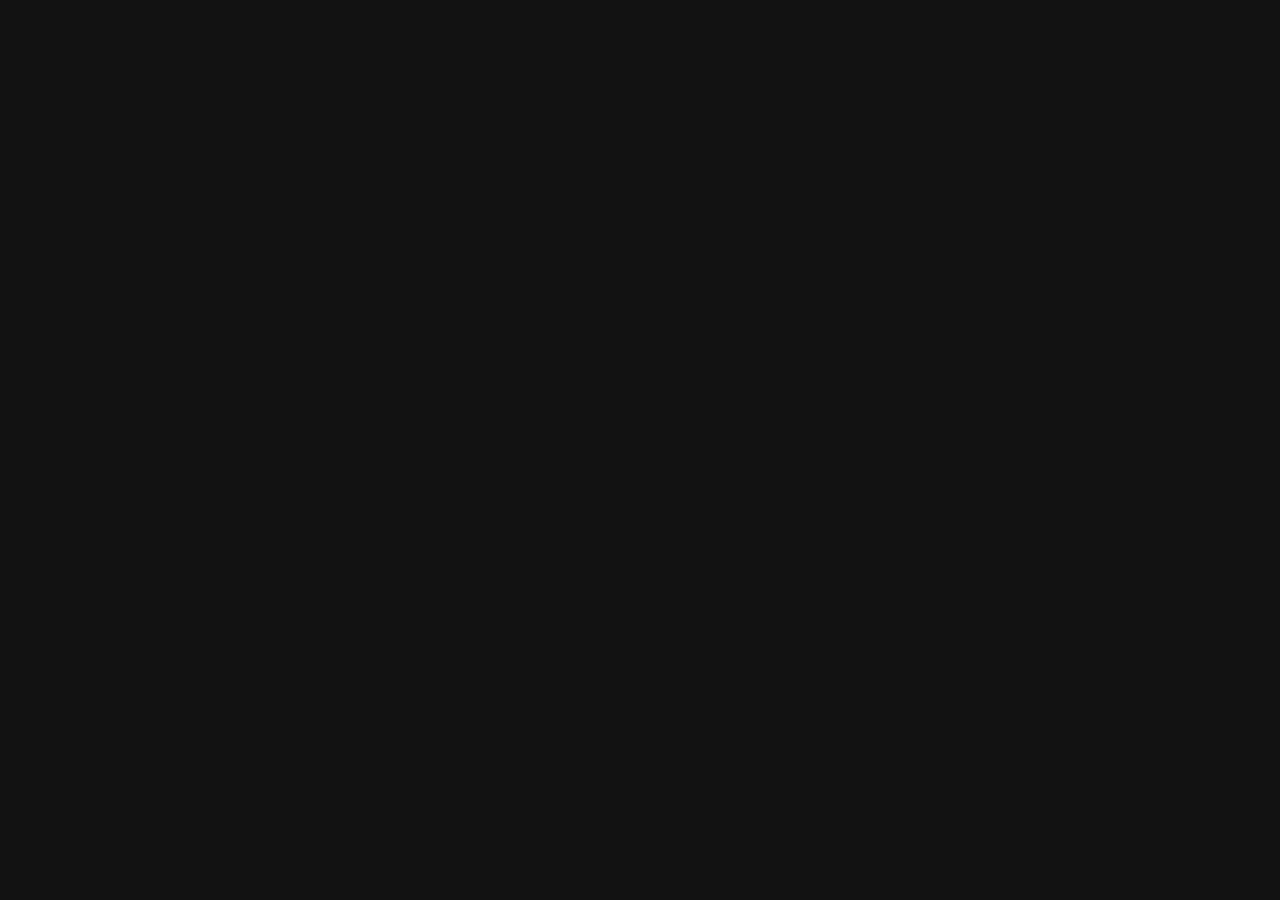
==== commit 70bcc292: "Ship bold dark redesign as homepage (React/Vite build) Replaces the static landing page with the new" ====
--- a/index.html
+++ b/index.html
@@ -1,622 +1,103 @@
 <!DOCTYPE html>
 <html lang="en">
-<head>
-  <meta charset="UTF-8">
-  <meta name="viewport" content="width=device-width, initial-scale=1.0">
-  <title>CleanSnap AI — Free Up iPhone Storage, Privately</title>
-  <meta name="description" content="Find duplicate photos, similar shots, blurry images, old screenshots, and large videos on your iPhone. 100% on-device AI. You review and delete only what you choose. Free to download.">
-  <meta name="robots" content="index, follow">
-  <link rel="canonical" href="https://farooq94.github.io/cleansnap-ai/">
+  <head>
+    <meta charset="UTF-8" />
+    <meta name="viewport" content="width=device-width, initial-scale=1.0" />
+    <meta name="color-scheme" content="dark" />
+    <meta name="theme-color" content="#0d0d0f" />
+    <link rel="icon" type="image/png" href="/cleansnap-ai/assets/logo.png" />
+    <link rel="apple-touch-icon" href="/cleansnap-ai/assets/logo.png" />
+    <title>CleanSnap AI — Free Up iPhone Storage, Privately</title>
+    <meta
+      name="description"
+      content="Find duplicate photos, similar shots, blurry images, old screenshots, and large videos on your iPhone. 100% on-device AI. You review and delete only what you choose. Free to download."
+    />
+    <meta name="robots" content="index, follow" />
+    <link rel="canonical" href="https://farooq94.github.io/cleansnap-ai/" />
 
-  <!-- Open Graph -->
-  <meta property="og:title" content="CleanSnap AI — Free Up iPhone Storage, Privately">
-  <meta property="og:description" content="The private, on-device way to clean your camera roll. Find duplicates, similar shots, screenshots, blurry photos, and large videos — you review every deletion.">
-  <meta property="og:type" content="website">
-  <meta property="og:url" content="https://farooq94.github.io/cleansnap-ai/">
-  <meta property="og:image" content="https://farooq94.github.io/cleansnap-ai/assets/screens/home.png">
-  <meta property="og:image:width" content="660">
-  <meta property="og:image:height" content="1432">
-  <meta name="twitter:card" content="summary_large_image">
-  <meta name="twitter:title" content="CleanSnap AI — Free Up iPhone Storage, Privately">
-  <meta name="twitter:description" content="100% on-device iPhone photo & video cleanup. Find duplicates, screenshots, blurry shots, and large videos. You review everything.">
-  <meta name="twitter:image" content="https://farooq94.github.io/cleansnap-ai/assets/screens/home.png">
+    <!-- Open Graph -->
+    <meta property="og:title" content="CleanSnap AI — Free Up iPhone Storage, Privately" />
+    <meta property="og:description" content="The private, on-device way to clean your camera roll. Find duplicates, similar shots, screenshots, blurry photos, and large videos — you review every deletion." />
+    <meta property="og:type" content="website" />
+    <meta property="og:url" content="https://farooq94.github.io/cleansnap-ai/" />
+    <meta property="og:image" content="https://farooq94.github.io/cleansnap-ai/assets/screens/home.png" />
+    <meta property="og:image:width" content="660" />
+    <meta property="og:image:height" content="1432" />
+    <meta name="twitter:card" content="summary_large_image" />
+    <meta name="twitter:title" content="CleanSnap AI — Free Up iPhone Storage, Privately" />
+    <meta name="twitter:description" content="100% on-device iPhone photo & video cleanup. Find duplicates, screenshots, blurry shots, and large videos. You review everything." />
+    <meta name="twitter:image" content="https://farooq94.github.io/cleansnap-ai/assets/screens/home.png" />
 
-  <!-- Schema: SoftwareApplication -->
-  <script type="application/ld+json">
-  {
-    "@context": "https://schema.org",
-    "@type": "SoftwareApplication",
-    "name": "CleanSnap AI",
-    "operatingSystem": "iOS 18",
-    "applicationCategory": "UtilitiesApplication",
-    "description": "CleanSnap AI helps you free up iPhone storage by finding duplicate photos, similar shots, blurry images, old screenshots, and large or heavy videos, and by compressing videos. All scanning and AI analysis happens on your device. You review and confirm every deletion.",
-    "offers": [
-      { "@type": "Offer", "price": "0", "priceCurrency": "USD", "description": "Free: full scan, preview every category, clean up to 20 items, compress 1 video" },
-      { "@type": "Offer", "price": "4.99", "priceCurrency": "USD", "description": "Premium Weekly" },
-      { "@type": "Offer", "price": "9.99", "priceCurrency": "USD", "description": "Premium Monthly" },
-      { "@type": "Offer", "price": "39.99", "priceCurrency": "USD", "description": "Premium Yearly" },
-      { "@type": "Offer", "price": "29.99", "priceCurrency": "USD", "description": "Lifetime: one-time purchase, all premium features" }
-    ]
-  }
-  </script>
-  <!-- Schema: FAQPage -->
-  <script type="application/ld+json">
-  {
-    "@context": "https://schema.org",
-    "@type": "FAQPage",
-    "mainEntity": [
-      { "@type": "Question", "name": "Are my photos uploaded anywhere?", "acceptedAnswer": { "@type": "Answer", "text": "No. All scanning and AI analysis happen entirely on your device. Your photos, videos, and the analysis derived from them never leave your iPhone or iPad and are never sent to us or anyone else." } },
-      { "@type": "Question", "name": "Does CleanSnap AI delete photos automatically?", "acceptedAnswer": { "@type": "Answer", "text": "Never. The app only recommends. You review and select what to remove, and both the app and iOS ask you to confirm before anything is deleted. Favorites, hidden photos, and items from the last 24 hours are never pre-selected." } },
-      { "@type": "Question", "name": "Is it free?", "acceptedAnswer": { "@type": "Answer", "text": "Yes. The scan, preview, and review are free, and you can clean up to 20 items and compress one video at no cost. Premium unlocks unlimited cleanup and compression, AI best-photo selection, and batch tools." } },
-      { "@type": "Question", "name": "What can it find?", "acceptedAnswer": { "@type": "Answer", "text": "Duplicate and visually similar photos, blurry shots, old screenshots, bursts, Live Photos, RAW photos, and large or heavy videos (4K, slo-mo, ProRes). It can also compress videos to save space." } },
-      { "@type": "Question", "name": "Why did my storage not drop after deleting?", "acceptedAnswer": { "@type": "Answer", "text": "Deleted items move to Photos, Recently Deleted, for up to about 30 days before iOS frees the space. To recover storage immediately, open Photos, Albums, Recently Deleted, and choose Delete All." } }
-    ]
-  }
-  </script>
-
-  <link rel="preconnect" href="https://fonts.googleapis.com">
-  <link rel="preconnect" href="https://fonts.gstatic.com" crossorigin>
-  <link href="https://fonts.googleapis.com/css2?family=Space+Grotesk:wght@500;600;700&family=Plus+Jakarta+Sans:wght@400;500;600;700&display=swap" rel="stylesheet">
-
-  <style>
-    :root {
-      /* Color — off-white canvas, near-black ink, ONE iOS-blue accent. Red reserved for delete. */
-      --bg:        #fbfaf8;
-      --surface:   #ffffff;
-      --ink:       #0f1115;
-      --ink-soft:  #41464f;
-      --ink-faint: #6b7280;
-      --line:      #e7e4dd;
-      --accent:    #0a84ff;      /* brand hero blue — visuals */
-      --accent-strong: #0064d2;  /* darker — for white-text buttons (AA) */
-      --accent-wash: #eaf3ff;
-      --success:   #1a8f4a;
-      --danger:    #e5484d;      /* delete only */
-      --ink-on-dark: #f4f6fb;
-
-      --radius:    18px;
-      --radius-sm: 12px;
-      --maxw:      1140px;
-
-      --fs-xs: .8125rem; --fs-sm: .9375rem; --fs-base: 1.0625rem; --fs-lg: 1.1875rem;
-      --fs-xl: 1.375rem; --fs-2xl: 1.75rem; --fs-3xl: 2.25rem; --fs-4xl: 3rem; --fs-5xl: 4rem;
-
-      --ease: cubic-bezier(.4,0,.2,1);
-      --ease-out: cubic-bezier(0,0,.2,1);
+    <!-- Schema: SoftwareApplication -->
+    <script type="application/ld+json">
+    {
+      "@context": "https://schema.org",
+      "@type": "SoftwareApplication",
+      "name": "CleanSnap AI",
+      "operatingSystem": "iOS 18",
+      "applicationCategory": "UtilitiesApplication",
+      "url": "https://farooq94.github.io/cleansnap-ai/",
+      "description": "CleanSnap AI helps you free up iPhone storage by finding duplicate photos, similar shots, blurry images, old screenshots, and large or heavy videos, and by compressing videos. All scanning and AI analysis happens on your device. You review and confirm every deletion.",
+      "publisher": { "@type": "Organization", "name": "Tech Verticks LLC" },
+      "featureList": "Duplicate & similar photo detection, blurry photo detection, screenshot cleanup, large video finder, on-device video compression, AI best-photo selection",
+      "permissions": "Photo Library access (on-device only)",
+      "isAccessibleForFree": true,
+      "offers": [
+        { "@type": "Offer", "price": "0", "priceCurrency": "USD", "description": "Free: full scan, preview every category, clean up to 20 items, compress 1 video" },
+        { "@type": "Offer", "price": "4.99", "priceCurrency": "USD", "description": "Premium Weekly" },
+        { "@type": "Offer", "price": "9.99", "priceCurrency": "USD", "description": "Premium Monthly" },
+        { "@type": "Offer", "price": "39.99", "priceCurrency": "USD", "description": "Premium Yearly" },
+        { "@type": "Offer", "price": "29.99", "priceCurrency": "USD", "description": "Lifetime: one-time purchase, all premium features" }
+      ]
     }
-    @media (prefers-color-scheme: dark) {
-      :root {
-        --bg: #0b0d10; --surface: #14171c; --ink: #f4f6fb; --ink-soft: #b8bdc7;
-        --ink-faint: #8a93a0; --line: #242a31; --accent-wash: #11233b;
-        --accent: #2f97ff; --accent-strong: #2f97ff;
-      }
+    </script>
+    <!-- Schema: FAQPage -->
+    <script type="application/ld+json">
+    {
+      "@context": "https://schema.org",
+      "@type": "FAQPage",
+      "mainEntity": [
+        { "@type": "Question", "name": "Are my photos uploaded anywhere?", "acceptedAnswer": { "@type": "Answer", "text": "No. All scanning and AI analysis happen entirely on your device. Your photos, videos, and the analysis derived from them never leave your iPhone or iPad and are never sent to us or anyone else." } },
+        { "@type": "Question", "name": "Does CleanSnap AI delete photos automatically?", "acceptedAnswer": { "@type": "Answer", "text": "Never. The app only recommends. You review and select what to remove, and both the app and iOS ask you to confirm before anything is deleted. Favorites, hidden photos, and items from the last 24 hours are never pre-selected." } },
+        { "@type": "Question", "name": "Is it free?", "acceptedAnswer": { "@type": "Answer", "text": "Yes. The scan, preview, and review are free, and you can clean up to 20 items and compress one video at no cost. Premium unlocks unlimited cleanup and compression, AI best-photo selection, and batch tools." } },
+        { "@type": "Question", "name": "Will I lose photos I actually care about?", "acceptedAnswer": { "@type": "Answer", "text": "No. The app only recommends and you confirm everything. For each group of similar shots the AI marks the best one to keep and pre-selects only the extras. Favorites, hidden photos, and anything from the last 24 hours are never pre-selected, and iOS shows its own confirmation before anything is removed." } },
+        { "@type": "Question", "name": "Why not just buy more iCloud storage?", "acceptedAnswer": { "@type": "Answer", "text": "You can, but that is a recurring monthly cost to store duplicates and blurry shots you do not want. CleanSnap AI frees the space already on your device once, so a paid plan can be a one-time purchase instead of an ongoing bill. Many people find they do not need the bigger iCloud tier after a cleanup." } },
+        { "@type": "Question", "name": "What can it find?", "acceptedAnswer": { "@type": "Answer", "text": "Duplicate and visually similar photos, blurry shots, old screenshots, bursts, Live Photos, RAW photos, and large or heavy videos (4K, slo-mo, ProRes). It can also compress videos to save space." } },
+        { "@type": "Question", "name": "Why did my storage not drop after deleting?", "acceptedAnswer": { "@type": "Answer", "text": "Deleted items move to Photos, Recently Deleted, for up to about 30 days before iOS frees the space. To recover storage immediately, open Photos, Albums, Recently Deleted, and choose Delete All." } }
+      ]
     }
-
-    * { box-sizing: border-box; margin: 0; padding: 0; }
-    html { scroll-behavior: smooth; -webkit-text-size-adjust: 100%; }
-    @media (prefers-reduced-motion: reduce) { html { scroll-behavior: auto; } }
-    body {
-      font-family: 'Plus Jakarta Sans', system-ui, -apple-system, sans-serif;
-      background: var(--bg); color: var(--ink);
-      font-size: var(--fs-base); line-height: 1.6;
-      -webkit-font-smoothing: antialiased; text-rendering: optimizeLegibility;
-      overflow-x: hidden;
+    </script>
+    <!-- Schema: HowTo (mirrors the on-page three steps) -->
+    <script type="application/ld+json">
+    {
+      "@context": "https://schema.org",
+      "@type": "HowTo",
+      "name": "How to free up iPhone storage with CleanSnap AI",
+      "description": "Free up gigabytes of iPhone storage in three steps by finding and removing duplicate photos, similar shots, blurry images, old screenshots, and large videos — entirely on-device.",
+      "totalTime": "PT5M",
+      "tool": [{ "@type": "HowToTool", "name": "CleanSnap AI for iPhone" }],
+      "step": [
+        { "@type": "HowToStep", "position": 1, "name": "Scan", "text": "Grant Photos access and tap Scan. CleanSnap AI analyzes your library on-device and shows how much you could free up.", "url": "https://farooq94.github.io/cleansnap-ai/#how" },
+        { "@type": "HowToStep", "position": 2, "name": "Review", "text": "Browse smart groups — similar, duplicate, blurry, screenshots, and large videos. The on-device AI suggests the best shot to keep; you decide.", "url": "https://farooq94.github.io/cleansnap-ai/#how" },
+        { "@type": "HowToStep", "position": 3, "name": "Clean", "text": "Confirm what to delete or compress. Nothing is removed without your tap and the standard iOS confirmation.", "url": "https://farooq94.github.io/cleansnap-ai/#how" }
+      ]
     }
-    h1, h2, h3 { font-family: 'Space Grotesk', system-ui, sans-serif; line-height: 1.08; letter-spacing: -.02em; font-weight: 700; }
-    p { color: var(--ink-soft); }
-    a { color: inherit; text-decoration: none; }
-    .wrap { width: 100%; max-width: var(--maxw); margin: 0 auto; padding: 0 24px; }
-    section { padding: clamp(64px, 11vw, 120px) 0; }
-
-    a:focus-visible, button:focus-visible, details summary:focus-visible {
-      outline: 3px solid var(--accent); outline-offset: 3px; border-radius: 6px;
+    </script>
+    <!-- Schema: Organization (publisher / E-E-A-T) -->
+    <script type="application/ld+json">
+    {
+      "@context": "https://schema.org",
+      "@type": "Organization",
+      "name": "Tech Verticks LLC",
+      "url": "https://farooq94.github.io/cleansnap-ai/",
+      "logo": "https://farooq94.github.io/cleansnap-ai/assets/logo.png",
+      "brand": { "@type": "Brand", "name": "CleanSnap AI" }
     }
-
-    /* ---------- Buttons ---------- */
-    .btn { display: inline-flex; align-items: center; justify-content: center; gap: 9px;
-      font-family: inherit; font-weight: 700; font-size: var(--fs-base);
-      min-height: 52px; padding: 0 26px; border-radius: 999px; border: 1px solid transparent;
-      cursor: pointer; transition: transform .12s var(--ease), box-shadow .2s var(--ease), background .2s var(--ease); }
-    .btn:active { transform: scale(.97); }
-    .btn-primary { background: var(--accent-strong); color: #fff; box-shadow: 0 8px 24px -8px rgba(10,132,255,.55); }
-    .btn-primary:hover { box-shadow: 0 14px 34px -10px rgba(10,132,255,.65); transform: translateY(-1px); }
-    .btn-ghost { background: transparent; color: var(--ink); border-color: var(--line); }
-    .btn-ghost:hover { background: var(--surface); border-color: var(--ink-faint); }
-
-    /* App Store badge (text-based, self-contained) */
-    .badge { display: inline-flex; align-items: center; gap: 11px; min-height: 56px; padding: 0 22px;
-      background: var(--ink); color: var(--ink-on-dark); border-radius: 14px; font-weight: 600;
-      transition: transform .12s var(--ease); }
-    @media (prefers-color-scheme: dark) { .badge { background: #fff; color: #0b0d10; } }
-    .badge:hover { transform: translateY(-2px); }
-    .badge svg { width: 26px; height: 26px; flex: none; }
-    .badge small { display: block; font-size: 11px; opacity: .82; font-weight: 500; line-height: 1.1; }
-    .badge strong { display: block; font-size: 19px; font-weight: 700; line-height: 1.15; }
-
-    /* ---------- Nav ---------- */
-    header.nav { position: sticky; top: 0; z-index: 50;
-      backdrop-filter: saturate(180%) blur(16px); -webkit-backdrop-filter: saturate(180%) blur(16px);
-      background: color-mix(in srgb, var(--bg) 78%, transparent); border-bottom: 1px solid transparent; transition: border-color .3s; }
-    header.nav.scrolled { border-color: var(--line); }
-    .nav-inner { display: flex; align-items: center; justify-content: space-between; height: 68px; }
-    .logo { display: flex; align-items: center; gap: 10px; font-family: 'Space Grotesk'; font-weight: 700; font-size: 1.2rem; letter-spacing: -.02em; }
-    .logo .mark { width: 34px; height: 34px; border-radius: 9px; background: linear-gradient(150deg, #0a84ff, #4db5ff); display: grid; place-items: center; flex: none; }
-    .logo .mark svg { width: 20px; height: 20px; }
-    .nav-links { display: flex; align-items: center; gap: 30px; }
-    .nav-links a.txt { color: var(--ink-soft); font-weight: 500; font-size: var(--fs-sm); transition: color .2s; }
-    .nav-links a.txt:hover { color: var(--ink); }
-    .nav-cta { padding: 0 20px; min-height: 44px; }
-    @media (max-width: 760px) { .nav-links a.txt { display: none; } }
-
-    /* ---------- Hero ---------- */
-    .hero { position: relative; padding-top: clamp(40px, 7vw, 72px); }
-    .hero::before { content: ""; position: absolute; inset: -10% -20% auto; height: 620px; z-index: -1;
-      background: radial-gradient(60% 60% at 70% 20%, rgba(10,132,255,.16), transparent 70%),
-                  radial-gradient(50% 50% at 15% 0%, rgba(77,181,255,.12), transparent 70%); pointer-events: none; }
-    .hero-grid { display: grid; grid-template-columns: 1.05fr .95fr; gap: clamp(32px, 5vw, 72px); align-items: center; }
-    @media (max-width: 920px) { .hero-grid { grid-template-columns: 1fr; text-align: center; } }
-    .eyebrow { display: inline-flex; align-items: center; gap: 8px; font-size: var(--fs-sm); font-weight: 600;
-      color: var(--accent-strong); background: var(--accent-wash); padding: 7px 14px; border-radius: 999px; margin-bottom: 22px; }
-    .eyebrow .dot { width: 7px; height: 7px; border-radius: 50%; background: var(--success); }
-    h1.display { font-size: clamp(2.4rem, 6vw, var(--fs-5xl)); margin-bottom: 20px; }
-    h1.display .hl { color: var(--accent); }
-    .hero p.lead { font-size: var(--fs-lg); max-width: 34ch; margin: 0 0 32px; }
-    @media (max-width: 920px) { .hero p.lead { margin-left: auto; margin-right: auto; } }
-    .hero-cta { display: flex; flex-wrap: wrap; gap: 14px; align-items: center; }
-    @media (max-width: 920px) { .hero-cta { justify-content: center; } }
-    .hero-trust { margin-top: 26px; display: flex; flex-wrap: wrap; gap: 18px; font-size: var(--fs-sm); color: var(--ink-faint); }
-    @media (max-width: 920px) { .hero-trust { justify-content: center; } }
-    .hero-trust span { display: inline-flex; align-items: center; gap: 7px; }
-    .hero-trust svg { width: 16px; height: 16px; color: var(--success); flex: none; }
-
-    /* ---------- Phone mockup + scan card (the memorable element) ---------- */
-    .phone { justify-self: center; width: min(340px, 84vw); aspect-ratio: 9 / 18.5; position: relative;
-      background: #0b0d10; border-radius: 46px; padding: 13px; box-shadow: 0 40px 80px -30px rgba(8,12,20,.5), 0 0 0 2px rgba(255,255,255,.04) inset;
-      border: 1px solid #23262c; }
-    .phone-screen { width: 100%; height: 100%; border-radius: 34px; overflow: hidden; background: linear-gradient(180deg, #f3f6fb, #e9eef6);
-      position: relative; display: flex; flex-direction: column; }
-    .notch { position: absolute; top: 11px; left: 50%; transform: translateX(-50%); width: 108px; height: 27px; background: #0b0d10; border-radius: 16px; z-index: 3; }
-    .scr-top { padding: 44px 22px 14px; }
-    .scr-title { font-family: 'Space Grotesk'; font-weight: 700; font-size: 15px; color: #0f1115; letter-spacing: -.01em; }
-    .scr-sub { font-size: 11.5px; color: #6b7280; }
-    .scr-hero-card { margin: 6px 18px 16px; background: #fff; border-radius: 20px; padding: 20px; box-shadow: 0 10px 30px -16px rgba(10,40,90,.35); text-align: center; }
-    .scr-hero-card .label { font-size: 11px; color: #6b7280; font-weight: 600; text-transform: uppercase; letter-spacing: .06em; }
-    .scr-hero-card .big { font-family: 'Space Grotesk'; font-weight: 700; font-size: 40px; color: var(--accent); letter-spacing: -.03em; line-height: 1.05; margin: 4px 0 2px; }
-    .scr-hero-card .big small { font-size: 19px; color: var(--accent); }
-    .scr-hero-card .cap { font-size: 11.5px; color: #41464f; }
-    .scr-list { padding: 0 18px 18px; display: flex; flex-direction: column; gap: 9px; overflow: hidden; }
-    .row { display: flex; align-items: center; gap: 11px; background: #fff; border-radius: 14px; padding: 11px 13px; box-shadow: 0 4px 14px -10px rgba(10,40,90,.4); }
-    .row .ico { width: 30px; height: 30px; border-radius: 9px; flex: none; display: grid; place-items: center; }
-    .row .ico svg { width: 16px; height: 16px; color: #fff; }
-    .row .meta { flex: 1; min-width: 0; }
-    .row .meta b { display: block; font-size: 12.5px; color: #0f1115; font-weight: 600; }
-    .row .meta i { font-style: normal; font-size: 10.5px; color: #6b7280; }
-    .row .sz { font-family: 'Space Grotesk'; font-weight: 600; font-size: 13px; color: #0f1115; }
-
-    /* ---------- Generic section header ---------- */
-    .sec-head { max-width: 640px; margin: 0 auto clamp(40px, 6vw, 64px); text-align: center; }
-    .sec-head .kicker { font-size: var(--fs-sm); font-weight: 700; letter-spacing: .08em; text-transform: uppercase; color: var(--accent-strong); }
-    .sec-head h2 { font-size: clamp(1.9rem, 4.5vw, var(--fs-4xl)); margin: 12px 0 16px; }
-    .sec-head p { font-size: var(--fs-lg); }
-
-    /* ---------- Trust strip ---------- */
-    .strip { border-top: 1px solid var(--line); border-bottom: 1px solid var(--line); background: var(--surface); }
-    .strip .wrap { display: flex; flex-wrap: wrap; justify-content: center; gap: clamp(20px, 5vw, 56px); padding-top: 26px; padding-bottom: 26px; }
-    .strip .item { display: inline-flex; align-items: center; gap: 10px; font-weight: 600; font-size: var(--fs-sm); color: var(--ink-soft); }
-    .strip svg { width: 19px; height: 19px; color: var(--accent); flex: none; }
-
-    /* ---------- Steps ---------- */
-    .steps { display: grid; grid-template-columns: repeat(3, 1fr); gap: 24px; }
-    @media (max-width: 820px) { .steps { grid-template-columns: 1fr; } }
-    .step { background: var(--surface); border: 1px solid var(--line); border-radius: var(--radius); padding: 32px 28px; }
-    .step .n { font-family: 'Space Grotesk'; font-weight: 700; font-size: 14px; color: var(--accent-strong); background: var(--accent-wash); width: 38px; height: 38px; border-radius: 11px; display: grid; place-items: center; margin-bottom: 18px; }
-    .step h3 { font-size: var(--fs-xl); margin-bottom: 9px; }
-
-    /* ---------- Features ---------- */
-    .features { display: grid; grid-template-columns: repeat(3, 1fr); gap: 22px; }
-    @media (max-width: 920px) { .features { grid-template-columns: repeat(2, 1fr); } }
-    @media (max-width: 560px) { .features { grid-template-columns: 1fr; } }
-    .feature { background: var(--surface); border: 1px solid var(--line); border-radius: var(--radius); padding: 28px 26px; transition: transform .2s var(--ease), border-color .2s; }
-    .feature:hover { transform: translateY(-4px); border-color: color-mix(in srgb, var(--accent) 40%, var(--line)); }
-    .feature .fico { width: 46px; height: 46px; border-radius: 13px; background: var(--accent-wash); display: grid; place-items: center; margin-bottom: 18px; }
-    .feature .fico svg { width: 23px; height: 23px; color: var(--accent-strong); }
-    .feature h3 { font-size: var(--fs-lg); margin-bottom: 8px; }
-    .feature p { font-size: var(--fs-sm); }
-
-    /* ---------- Privacy (dark) ---------- */
-    .privacy { background: #0b0d10; color: var(--ink-on-dark); border-radius: clamp(20px, 4vw, 36px); margin: 0 24px; }
-    .privacy .wrap { max-width: 980px; }
-    .privacy h2 { color: #fff; }
-    .privacy .sec-head p { color: #aab2c0; }
-    .privacy .sec-head .kicker { color: #6cb6ff; }
-    .pgrid { display: grid; grid-template-columns: repeat(2, 1fr); gap: 16px 40px; margin-top: 8px; }
-    @media (max-width: 700px) { .pgrid { grid-template-columns: 1fr; } }
-    .pitem { display: flex; gap: 14px; align-items: flex-start; padding: 16px 0; border-top: 1px solid #1e242c; }
-    .pitem svg { width: 22px; height: 22px; color: #38d27e; flex: none; margin-top: 2px; }
-    .pitem b { color: #fff; font-weight: 600; display: block; font-size: var(--fs-base); }
-    .pitem span { color: #9aa3b2; font-size: var(--fs-sm); }
-
-    /* ---------- Pricing ---------- */
-    .pricing-grid { display: grid; grid-template-columns: repeat(4, 1fr); gap: 18px; align-items: stretch; }
-    @media (max-width: 980px) { .pricing-grid { grid-template-columns: repeat(2, 1fr); } }
-    @media (max-width: 520px) { .pricing-grid { grid-template-columns: 1fr; } }
-    .plan { background: var(--surface); border: 1px solid var(--line); border-radius: var(--radius); padding: 28px 24px; display: flex; flex-direction: column; }
-    .plan.featured { border-color: var(--accent); box-shadow: 0 20px 50px -24px rgba(10,132,255,.45); position: relative; }
-    .plan .tag { position: absolute; top: -12px; left: 50%; transform: translateX(-50%); background: var(--accent-strong); color: #fff; font-size: 12px; font-weight: 700; padding: 5px 14px; border-radius: 999px; }
-    .plan h3 { font-size: var(--fs-lg); }
-    .plan .price { font-family: 'Space Grotesk'; font-weight: 700; font-size: var(--fs-3xl); margin: 8px 0 2px; letter-spacing: -.02em; }
-    .plan .price small { font-size: var(--fs-sm); font-weight: 500; color: var(--ink-faint); }
-    .plan .note { font-size: var(--fs-sm); color: var(--ink-faint); min-height: 40px; margin-bottom: 16px; }
-    .plan ul { list-style: none; display: flex; flex-direction: column; gap: 9px; margin-top: auto; padding-top: 6px; }
-    .plan li { display: flex; gap: 9px; font-size: var(--fs-sm); color: var(--ink-soft); }
-    .plan li svg { width: 17px; height: 17px; color: var(--success); flex: none; margin-top: 3px; }
-    .pricing-foot { text-align: center; margin-top: 26px; font-size: var(--fs-sm); color: var(--ink-faint); }
-
-    /* ---------- FAQ ---------- */
-    .faq { max-width: 760px; margin: 0 auto; }
-    details { border: 1px solid var(--line); border-radius: var(--radius-sm); background: var(--surface); margin-bottom: 12px; overflow: hidden; }
-    details summary { list-style: none; cursor: pointer; padding: 20px 22px; font-weight: 600; font-size: var(--fs-base); display: flex; justify-content: space-between; align-items: center; gap: 16px; }
-    details summary::-webkit-details-marker { display: none; }
-    details summary .chev { width: 20px; height: 20px; flex: none; transition: transform .2s var(--ease); color: var(--ink-faint); }
-    details[open] summary .chev { transform: rotate(180deg); }
-    details .ans { padding: 0 22px 20px; color: var(--ink-soft); font-size: var(--fs-base); }
-
-    /* ---------- Final CTA ---------- */
-    .final { text-align: center; }
-    .final-card { background: linear-gradient(150deg, #0a84ff, #0064d2); color: #fff; border-radius: clamp(20px, 4vw, 36px); padding: clamp(48px, 8vw, 84px) 28px; margin: 0 24px; position: relative; overflow: hidden; }
-    .final-card::after { content: ""; position: absolute; inset: 0; background: radial-gradient(40% 60% at 80% 20%, rgba(255,255,255,.18), transparent 70%); }
-    .final-card h2 { color: #fff; font-size: clamp(1.9rem, 5vw, var(--fs-4xl)); margin-bottom: 14px; position: relative; }
-    .final-card p { color: rgba(255,255,255,.9); font-size: var(--fs-lg); max-width: 48ch; margin: 0 auto 30px; position: relative; }
-    .final-card .badge { background: #fff; color: #0b0d10; position: relative; }
-
-    /* ---------- Footer ---------- */
-    footer.site { padding: 56px 0 40px; border-top: 1px solid var(--line); }
-    .foot-grid { display: flex; flex-wrap: wrap; justify-content: space-between; gap: 32px; }
-    .foot-links { display: flex; flex-wrap: wrap; gap: 28px; }
-    .foot-links a { color: var(--ink-soft); font-size: var(--fs-sm); font-weight: 500; transition: color .2s; }
-    .foot-links a:hover { color: var(--accent-strong); }
-    .foot-bottom { margin-top: 34px; padding-top: 22px; border-top: 1px solid var(--line); display: flex; flex-wrap: wrap; justify-content: space-between; gap: 12px; font-size: var(--fs-xs); color: var(--ink-faint); }
-
-    /* ---------- Screenshot gallery (real device captures) ---------- */
-    .shots { display: grid; grid-template-columns: repeat(3, 1fr); gap: clamp(20px, 4vw, 44px); align-items: start; }
-    @media (max-width: 820px) { .shots { grid-template-columns: 1fr; max-width: 320px; margin: 0 auto; gap: 52px; } }
-    .shot { text-align: center; margin: 0; }
-    .shot .frame { width: 100%; max-width: 270px; margin: 0 auto 18px; background: #0b0d10; border: 1px solid #23262c; border-radius: 36px; padding: 9px; box-shadow: 0 30px 60px -28px rgba(8,12,20,.5); }
-    .shot .frame img { width: 100%; height: auto; display: block; border-radius: 28px; }
-    .shot h3 { font-size: var(--fs-lg); margin-bottom: 6px; }
-    .shot p { font-size: var(--fs-sm); max-width: 32ch; margin: 0 auto; }
-
-    /* ---------- Scroll reveal ---------- */
-    .reveal { opacity: 0; transform: translateY(22px); transition: opacity .6s var(--ease-out), transform .6s var(--ease-out); }
-    .reveal.in { opacity: 1; transform: none; }
-    @media (prefers-reduced-motion: reduce) { .reveal { opacity: 1; transform: none; transition: none; } }
-  </style>
-</head>
-<body>
-
-  <!-- ====== NAV ====== -->
-  <header class="nav" id="nav">
-    <div class="wrap nav-inner">
-      <a class="logo" href="#top" aria-label="CleanSnap AI home">
-        <span class="mark" aria-hidden="true">
-          <svg viewBox="0 0 24 24" fill="none"><path d="M5 7h3l1.5-2h5L16 7h3a1 1 0 0 1 1 1v9a1 1 0 0 1-1 1H5a1 1 0 0 1-1-1V8a1 1 0 0 1 1-1Z" stroke="#fff" stroke-width="1.6"/><circle cx="12" cy="12.5" r="3.2" stroke="#fff" stroke-width="1.6"/></svg>
-        </span>
-        CleanSnap AI
-      </a>
-      <nav class="nav-links" aria-label="Primary">
-        <a class="txt" href="#how">How it works</a>
-        <a class="txt" href="#features">Features</a>
-        <a class="txt" href="#privacy">Privacy</a>
-        <a class="txt" href="#pricing">Pricing</a>
-        <a class="btn btn-primary nav-cta" href="#get">Get the app</a>
-      </nav>
-    </div>
-  </header>
-
-  <main id="top">
-
-    <!-- ====== HERO ====== -->
-    <section class="hero">
-      <div class="wrap hero-grid">
-        <div>
-          <span class="eyebrow"><span class="dot" aria-hidden="true"></span> 100% on-device · nothing uploaded</span>
-          <h1 class="display">Clean your camera roll. <span class="hl">Keep your privacy.</span></h1>
-          <p class="lead">CleanSnap AI finds duplicate and similar photos, blurry shots, old screenshots, and large videos — so you can free up storage and keep only the photos worth keeping.</p>
-          <div class="hero-cta">
-            <!-- TODO: replace with the live App Store URL once the app is published -->
-            <a class="badge" href="https://apps.apple.com/app/cleansnap-ai/id000000000" aria-label="Download CleanSnap AI on the App Store">
-              <svg viewBox="0 0 24 24" fill="currentColor" aria-hidden="true"><path d="M16.5 1.6c.1 1-.3 2-1 2.8-.7.8-1.8 1.4-2.9 1.3-.1-1 .4-2 1-2.7.7-.8 1.9-1.4 2.9-1.4ZM20 17.2c-.5 1.2-.8 1.7-1.4 2.7-.9 1.4-2.2 3.1-3.8 3.1-1.4 0-1.8-.9-3.7-.9s-2.4.9-3.7.9c-1.6 0-2.8-1.5-3.7-2.9C1 18.1.8 14 2.4 11.8c.9-1.3 2.4-2.1 3.8-2.1 1.5 0 2.4.9 3.7.9 1.2 0 2-.9 3.7-.9 1.3 0 2.6.7 3.6 1.9-3.1 1.7-2.6 6.1.8 7.6Z"/></svg>
-              <span><small>Download on the</small><strong>App Store</strong></span>
-            </a>
-            <a class="btn btn-ghost" href="#how">See how it works</a>
-          </div>
-          <div class="hero-trust">
-            <span><svg viewBox="0 0 24 24" fill="none" aria-hidden="true"><path d="M5 13l4 4L19 7" stroke="currentColor" stroke-width="2.2" stroke-linecap="round" stroke-linejoin="round"/></svg> No account needed</span>
-            <span><svg viewBox="0 0 24 24" fill="none" aria-hidden="true"><path d="M5 13l4 4L19 7" stroke="currentColor" stroke-width="2.2" stroke-linecap="round" stroke-linejoin="round"/></svg> You review every deletion</span>
-            <span><svg viewBox="0 0 24 24" fill="none" aria-hidden="true"><path d="M5 13l4 4L19 7" stroke="currentColor" stroke-width="2.2" stroke-linecap="round" stroke-linejoin="round"/></svg> Free to start</span>
-          </div>
-        </div>
-
-        <!-- Phone mockup -->
-        <div class="phone reveal" role="img" aria-label="CleanSnap AI scan results showing an estimated 8.4 gigabytes that can be freed, with categories for similar photos, screenshots, blurry photos, and large videos.">
-          <div class="notch" aria-hidden="true"></div>
-          <div class="phone-screen">
-            <div class="scr-top">
-              <div class="scr-title">Scan complete</div>
-              <div class="scr-sub">12,480 photos · 312 videos analyzed</div>
-            </div>
-            <div class="scr-hero-card">
-              <div class="label">You can free up</div>
-              <div class="big" id="countup" data-target="8.4">8.4<small> GB</small></div>
-              <div class="cap">Estimated — you choose what to remove</div>
-            </div>
-            <div class="scr-list">
-              <div class="row">
-                <span class="ico" style="background:#0a84ff"><svg viewBox="0 0 24 24" fill="none" aria-hidden="true"><rect x="4" y="4" width="13" height="13" rx="2" stroke="#fff" stroke-width="1.8"/><rect x="7" y="7" width="13" height="13" rx="2" fill="#0a84ff" stroke="#fff" stroke-width="1.8"/></svg></span>
-                <span class="meta"><b>Similar Photos</b><i>1,204 photos</i></span><span class="sz">3.2 GB</span>
-              </div>
-              <div class="row">
-                <span class="ico" style="background:#34c759"><svg viewBox="0 0 24 24" fill="none" aria-hidden="true"><rect x="4" y="3" width="16" height="18" rx="2.5" stroke="#fff" stroke-width="1.8"/><path d="M8 8h8M8 12h8M8 16h5" stroke="#fff" stroke-width="1.8" stroke-linecap="round"/></svg></span>
-                <span class="meta"><b>Screenshots</b><i>back to 2021</i></span><span class="sz">0.9 GB</span>
-              </div>
-              <div class="row">
-                <span class="ico" style="background:#ff9f0a"><svg viewBox="0 0 24 24" fill="none" aria-hidden="true"><circle cx="12" cy="12" r="8" stroke="#fff" stroke-width="1.8"/><circle cx="12" cy="12" r="3" fill="#fff" opacity=".5"/></svg></span>
-                <span class="meta"><b>Blurry Photos</b><i>318 photos</i></span><span class="sz">1.1 GB</span>
-              </div>
-              <div class="row">
-                <span class="ico" style="background:#5e5ce6"><svg viewBox="0 0 24 24" fill="none" aria-hidden="true"><rect x="3" y="6" width="13" height="12" rx="2" stroke="#fff" stroke-width="1.8"/><path d="M16 10l5-3v10l-5-3" stroke="#fff" stroke-width="1.8" stroke-linejoin="round"/></svg></span>
-                <span class="meta"><b>Large Videos</b><i>9 videos</i></span><span class="sz">3.2 GB</span>
-              </div>
-            </div>
-          </div>
-        </div>
-      </div>
-    </section>
-
-    <!-- ====== TRUST STRIP ====== -->
-    <div class="strip">
-      <div class="wrap">
-        <span class="item"><svg viewBox="0 0 24 24" fill="none" aria-hidden="true"><path d="M12 3l7 3v5c0 4.5-3 8-7 10-4-2-7-5.5-7-10V6l7-3Z" stroke="currentColor" stroke-width="1.8" stroke-linejoin="round"/></svg> On-device processing</span>
-        <span class="item"><svg viewBox="0 0 24 24" fill="none" aria-hidden="true"><path d="M6 10V8a6 6 0 0 1 12 0v2" stroke="currentColor" stroke-width="1.8"/><rect x="4" y="10" width="16" height="10" rx="2" stroke="currentColor" stroke-width="1.8"/></svg> No photos uploaded</span>
-        <span class="item"><svg viewBox="0 0 24 24" fill="none" aria-hidden="true"><path d="M5 13l4 4L19 7" stroke="currentColor" stroke-width="2" stroke-linecap="round" stroke-linejoin="round"/></svg> No ads, no tracking</span>
-        <span class="item"><svg viewBox="0 0 24 24" fill="none" aria-hidden="true"><path d="M12 2v20M4 7l8-5 8 5M4 7v10l8 5 8-5V7" stroke="currentColor" stroke-width="1.6" stroke-linejoin="round"/></svg> Built for iOS 18</span>
-      </div>
-    </div>
-
-    <!-- ====== PROBLEM ====== -->
-    <section>
-      <div class="wrap sec-head reveal">
-        <span class="kicker">The real problem</span>
-        <h2>Your storage isn't full of junk. It's full of photos.</h2>
-        <p>Years of bursts, near-identical shots, screenshots you forgot, and 4K videos quietly eat your space. CleanSnap AI doesn't pretend to clear mysterious "system junk" — it helps you tidy the camera roll you actually have.</p>
-      </div>
-    </section>
-
-    <!-- ====== SCREENSHOT GALLERY (real captures) ====== -->
-    <section id="screens" style="padding-top:0">
-      <div class="wrap">
-        <div class="sec-head reveal">
-          <span class="kicker">Real app, real results</span>
-          <h2>See it in action</h2>
-          <p>Actual screenshots from CleanSnap AI on iPhone — dark mode, fully on-device, you in control.</p>
-        </div>
-        <div class="shots">
-          <figure class="shot reveal">
-            <div class="frame"><img src="assets/screens/home.png" width="660" height="1432" loading="lazy" alt="CleanSnap AI home screen titled Organize Your Photo Library with a Scan My Photos button and the line Private, on-device, no uploads."></div>
-            <h3>One tap to scan</h3>
-            <p>Private, on-device scanning starts from a single button.</p>
-          </figure>
-          <figure class="shot reveal">
-            <div class="frame"><img src="assets/screens/results.png" width="660" height="1432" loading="lazy" alt="Results screen showing estimated storage you could free, broken into similar photos, duplicates, screenshots, blurry photos, and large videos, with a Review and Clean button."></div>
-            <h3>See what you can free</h3>
-            <p>Clear categories with honest, estimated savings — no fake numbers.</p>
-          </figure>
-          <figure class="shot reveal">
-            <div class="frame"><img src="assets/screens/review.png" width="660" height="1432" loading="lazy" alt="Similar Photos review screen with the best shot marked Best, others marked for deletion, and a Delete 2 Items button."></div>
-            <h3>Keep the best, clear the rest</h3>
-            <p>The AI marks the best shot; you confirm every deletion.</p>
-          </figure>
-        </div>
-      </div>
-    </section>
-
-    <!-- ====== HOW IT WORKS ====== -->
-    <section id="how" style="padding-top:0">
-      <div class="wrap">
-        <div class="sec-head reveal">
-          <span class="kicker">How it works</span>
-          <h2>Free up space in three steps</h2>
-        </div>
-        <div class="steps">
-          <div class="step reveal"><div class="n">1</div><h3>Scan</h3><p>Grant Photos access and tap Scan. CleanSnap AI analyzes your library on-device and shows how much you could free up.</p></div>
-          <div class="step reveal"><div class="n">2</div><h3>Review</h3><p>Browse smart groups — similar, duplicate, blurry, screenshots, large videos. The AI suggests the best shot to keep; you decide.</p></div>
-          <div class="step reveal"><div class="n">3</div><h3>Clean</h3><p>Confirm what to delete or compress. Nothing is removed without your tap and the standard iOS confirmation.</p></div>
-        </div>
-      </div>
-    </section>
-
-    <!-- ====== FEATURES ====== -->
-    <section id="features">
-      <div class="wrap">
-        <div class="sec-head reveal">
-          <span class="kicker">What it finds</span>
-          <h2>One scan, every kind of clutter</h2>
-          <p>Each category is something the app actually detects on your device — no guesswork, no fake numbers.</p>
-        </div>
-        <div class="features">
-          <article class="feature reveal"><div class="fico"><svg viewBox="0 0 24 24" fill="none" aria-hidden="true"><rect x="4" y="4" width="13" height="13" rx="2" stroke="currentColor" stroke-width="1.8"/><rect x="7" y="7" width="13" height="13" rx="2" stroke="currentColor" stroke-width="1.8"/></svg></div><h3>Duplicate &amp; similar</h3><p>Perceptual hashing and Vision feature prints group identical and near-identical shots so you can keep one and clear the rest.</p></article>
-          <article class="feature reveal"><div class="fico"><svg viewBox="0 0 24 24" fill="none" aria-hidden="true"><circle cx="12" cy="12" r="8" stroke="currentColor" stroke-width="1.8"/><circle cx="12" cy="12" r="3" fill="currentColor" opacity=".4"/></svg></div><h3>Blurry photos</h3><p>Sharpness scoring surfaces the genuinely out-of-focus shots — pre-selecting only the very blurry, never your keepers.</p></article>
-          <article class="feature reveal"><div class="fico"><svg viewBox="0 0 24 24" fill="none" aria-hidden="true"><rect x="4" y="3" width="16" height="18" rx="2.5" stroke="currentColor" stroke-width="1.8"/><path d="M8 8h8M8 12h8M8 16h5" stroke="currentColor" stroke-width="1.8" stroke-linecap="round"/></svg></div><h3>Old screenshots</h3><p>Finds screenshots by type and age. Receipts and financial captures are never pre-selected for deletion.</p></article>
-          <article class="feature reveal"><div class="fico"><svg viewBox="0 0 24 24" fill="none" aria-hidden="true"><rect x="3" y="6" width="13" height="12" rx="2" stroke="currentColor" stroke-width="1.8"/><path d="M16 10l5-3v10l-5-3" stroke="currentColor" stroke-width="1.8" stroke-linejoin="round"/></svg></div><h3>Large &amp; heavy videos</h3><p>Sorts big, 4K, slo-mo, time-lapse, and ProRes videos so the real space-hogs are easy to find.</p></article>
-          <article class="feature reveal"><div class="fico"><svg viewBox="0 0 24 24" fill="none" aria-hidden="true"><path d="M4 8l8-4 8 4-8 4-8-4Z" stroke="currentColor" stroke-width="1.7" stroke-linejoin="round"/><path d="M4 8v8l8 4 8-4V8" stroke="currentColor" stroke-width="1.7" stroke-linejoin="round"/></svg></div><h3>Compress videos</h3><p>Shrink large videos with Light, Balanced, or Maximum modes. The original is kept until the compressed copy is verified.</p></article>
-          <article class="feature reveal"><div class="fico"><svg viewBox="0 0 24 24" fill="none" aria-hidden="true"><path d="M12 3l2.2 5.5L20 9l-4 4 1 6-5-3-5 3 1-6-4-4 5.8-.5L12 3Z" stroke="currentColor" stroke-width="1.6" stroke-linejoin="round"/></svg></div><h3>AI best-photo pick</h3><p>For each group, on-device scoring recommends the sharpest, best-exposed shot to keep — you always have the final say.</p></article>
-        </div>
-      </div>
-    </section>
-
-    <!-- ====== PRIVACY ====== -->
-    <section id="privacy" style="padding-inline:0">
-      <div class="privacy">
-        <div class="wrap" style="padding-top:clamp(56px,9vw,96px);padding-bottom:clamp(56px,9vw,96px)">
-          <div class="sec-head reveal">
-            <span class="kicker">Privacy by design</span>
-            <h2>Your photos never leave your iPhone</h2>
-            <p>CleanSnap AI was built so your most personal library stays yours. The work happens on your device — full stop.</p>
-          </div>
-          <div class="pgrid">
-            <div class="pitem reveal"><svg viewBox="0 0 24 24" fill="none" aria-hidden="true"><path d="M5 13l4 4L19 7" stroke="currentColor" stroke-width="2.2" stroke-linecap="round" stroke-linejoin="round"/></svg><div><b>Nothing is uploaded</b><span>Photos, videos, thumbnails, and analysis never leave your device.</span></div></div>
-            <div class="pitem reveal"><svg viewBox="0 0 24 24" fill="none" aria-hidden="true"><path d="M5 13l4 4L19 7" stroke="currentColor" stroke-width="2.2" stroke-linecap="round" stroke-linejoin="round"/></svg><div><b>No account, no login</b><span>No sign-up, no profile, no email collected to use the app.</span></div></div>
-            <div class="pitem reveal"><svg viewBox="0 0 24 24" fill="none" aria-hidden="true"><path d="M5 13l4 4L19 7" stroke="currentColor" stroke-width="2.2" stroke-linecap="round" stroke-linejoin="round"/></svg><div><b>You confirm every deletion</b><span>The app only recommends. iOS shows its own confirmation too.</span></div></div>
-            <div class="pitem reveal"><svg viewBox="0 0 24 24" fill="none" aria-hidden="true"><path d="M5 13l4 4L19 7" stroke="currentColor" stroke-width="2.2" stroke-linecap="round" stroke-linejoin="round"/></svg><div><b>No tracking, no ads</b><span>No advertising identifiers and no cross-app tracking.</span></div></div>
-          </div>
-          <p style="margin-top:28px"><a href="https://cleansnapai.notion.site/CleanSnap-AI-Privacy-Policy-381621a2a26f81b8826cdbc0521802be" style="color:#6cb6ff;font-weight:600">Read the full privacy policy →</a></p>
-        </div>
-      </div>
-    </section>
-
-    <!-- ====== PRICING ====== -->
-    <section id="pricing">
-      <div class="wrap">
-        <div class="sec-head reveal">
-          <span class="kicker">Pricing</span>
-          <h2>Start free. Upgrade if it earns it.</h2>
-          <p>Scan, preview, and review are always free. Clean up to 20 items and compress one video at no cost.</p>
-        </div>
-        <div class="pricing-grid">
-          <div class="plan reveal">
-            <h3>Free</h3>
-            <div class="price">$0</div>
-            <div class="note">Everything you need to try it.</div>
-            <ul>
-              <li><svg viewBox="0 0 24 24" fill="none" aria-hidden="true"><path d="M5 13l4 4L19 7" stroke="currentColor" stroke-width="2.2" stroke-linecap="round" stroke-linejoin="round"/></svg> Full library scan</li>
-              <li><svg viewBox="0 0 24 24" fill="none" aria-hidden="true"><path d="M5 13l4 4L19 7" stroke="currentColor" stroke-width="2.2" stroke-linecap="round" stroke-linejoin="round"/></svg> Preview every category</li>
-              <li><svg viewBox="0 0 24 24" fill="none" aria-hidden="true"><path d="M5 13l4 4L19 7" stroke="currentColor" stroke-width="2.2" stroke-linecap="round" stroke-linejoin="round"/></svg> Clean up to 20 items</li>
-              <li><svg viewBox="0 0 24 24" fill="none" aria-hidden="true"><path d="M5 13l4 4L19 7" stroke="currentColor" stroke-width="2.2" stroke-linecap="round" stroke-linejoin="round"/></svg> 1 free video compression</li>
-            </ul>
-          </div>
-          <div class="plan reveal">
-            <h3>Weekly</h3>
-            <div class="price">$4.99<small>/wk</small></div>
-            <div class="note">Flexible, cancel anytime.</div>
-            <ul>
-              <li><svg viewBox="0 0 24 24" fill="none" aria-hidden="true"><path d="M5 13l4 4L19 7" stroke="currentColor" stroke-width="2.2" stroke-linecap="round" stroke-linejoin="round"/></svg> Unlimited cleanup</li>
-              <li><svg viewBox="0 0 24 24" fill="none" aria-hidden="true"><path d="M5 13l4 4L19 7" stroke="currentColor" stroke-width="2.2" stroke-linecap="round" stroke-linejoin="round"/></svg> Unlimited compression</li>
-            </ul>
-          </div>
-          <div class="plan featured reveal">
-            <span class="tag">Best value</span>
-            <h3>Yearly</h3>
-            <div class="price">$39.99<small>/yr</small></div>
-            <div class="note">Less than $3.35 a month.</div>
-            <ul>
-              <li><svg viewBox="0 0 24 24" fill="none" aria-hidden="true"><path d="M5 13l4 4L19 7" stroke="currentColor" stroke-width="2.2" stroke-linecap="round" stroke-linejoin="round"/></svg> Everything in Premium</li>
-              <li><svg viewBox="0 0 24 24" fill="none" aria-hidden="true"><path d="M5 13l4 4L19 7" stroke="currentColor" stroke-width="2.2" stroke-linecap="round" stroke-linejoin="round"/></svg> AI best-photo selection</li>
-              <li><svg viewBox="0 0 24 24" fill="none" aria-hidden="true"><path d="M5 13l4 4L19 7" stroke="currentColor" stroke-width="2.2" stroke-linecap="round" stroke-linejoin="round"/></svg> Batch delete &amp; smart cleanup</li>
-            </ul>
-          </div>
-          <div class="plan reveal">
-            <h3>Lifetime</h3>
-            <div class="price">$29.99<small> once</small></div>
-            <div class="note">Pay once. Yours for good.</div>
-            <ul>
-              <li><svg viewBox="0 0 24 24" fill="none" aria-hidden="true"><path d="M5 13l4 4L19 7" stroke="currentColor" stroke-width="2.2" stroke-linecap="round" stroke-linejoin="round"/></svg> All premium features</li>
-              <li><svg viewBox="0 0 24 24" fill="none" aria-hidden="true"><path d="M5 13l4 4L19 7" stroke="currentColor" stroke-width="2.2" stroke-linecap="round" stroke-linejoin="round"/></svg> No recurring charge</li>
-            </ul>
-          </div>
-        </div>
-        <p class="pricing-foot">Monthly plan also available at $9.99/mo. Prices shown in USD; your local price appears in the App Store. Subscriptions auto-renew until cancelled in iOS Settings.</p>
-      </div>
-    </section>
-
-    <!-- ====== FAQ ====== -->
-    <section>
-      <div class="wrap">
-        <div class="sec-head reveal"><span class="kicker">FAQ</span><h2>Good questions, honest answers</h2></div>
-        <div class="faq">
-          <details class="reveal"><summary>Are my photos uploaded anywhere?<svg class="chev" viewBox="0 0 24 24" fill="none" aria-hidden="true"><path d="M6 9l6 6 6-6" stroke="currentColor" stroke-width="2" stroke-linecap="round" stroke-linejoin="round"/></svg></summary><div class="ans">No. All scanning and AI analysis happen entirely on your device. Your photos, videos, and the analysis derived from them never leave your iPhone or iPad and are never sent to us or anyone else.</div></details>
-          <details class="reveal"><summary>Will it delete photos automatically?<svg class="chev" viewBox="0 0 24 24" fill="none" aria-hidden="true"><path d="M6 9l6 6 6-6" stroke="currentColor" stroke-width="2" stroke-linecap="round" stroke-linejoin="round"/></svg></summary><div class="ans">Never. The app only recommends. You review and select what to remove, and both the app and iOS ask you to confirm. Favorites, hidden photos, and items from the last 24 hours are never pre-selected.</div></details>
-          <details class="reveal"><summary>What can CleanSnap AI find?<svg class="chev" viewBox="0 0 24 24" fill="none" aria-hidden="true"><path d="M6 9l6 6 6-6" stroke="currentColor" stroke-width="2" stroke-linecap="round" stroke-linejoin="round"/></svg></summary><div class="ans">Duplicate and visually similar photos, blurry shots, old screenshots, bursts, Live Photos, RAW photos, and large or heavy videos (4K, slo-mo, ProRes). It can also compress videos to save space.</div></details>
-          <details class="reveal"><summary>My storage didn't drop after deleting. Why?<svg class="chev" viewBox="0 0 24 24" fill="none" aria-hidden="true"><path d="M6 9l6 6 6-6" stroke="currentColor" stroke-width="2" stroke-linecap="round" stroke-linejoin="round"/></svg></summary><div class="ans">Deleted items move to Photos → Recently Deleted for up to about 30 days before iOS frees the space. To recover storage immediately, open Photos → Albums → Recently Deleted → Delete All.</div></details>
-          <details class="reveal"><summary>Is it really free?<svg class="chev" viewBox="0 0 24 24" fill="none" aria-hidden="true"><path d="M6 9l6 6 6-6" stroke="currentColor" stroke-width="2" stroke-linecap="round" stroke-linejoin="round"/></svg></summary><div class="ans">Yes. The scan, preview, and review are free, and you can clean up to 20 items and compress one video at no cost. Premium unlocks unlimited cleanup and compression plus AI best-photo selection and batch tools.</div></details>
-        </div>
-      </div>
-    </section>
-
-    <!-- ====== FINAL CTA ====== -->
-    <section id="get" class="final" style="padding-inline:0">
-      <div class="final-card reveal">
-        <h2>Get your space back this afternoon</h2>
-        <p>Download CleanSnap AI, run one private scan, and see how much you can free up. You review everything — keep what matters.</p>
-        <!-- TODO: replace with the live App Store URL once the app is published -->
-        <a class="badge" href="https://apps.apple.com/app/cleansnap-ai/id000000000" aria-label="Download CleanSnap AI on the App Store">
-          <svg viewBox="0 0 24 24" fill="currentColor" aria-hidden="true"><path d="M16.5 1.6c.1 1-.3 2-1 2.8-.7.8-1.8 1.4-2.9 1.3-.1-1 .4-2 1-2.7.7-.8 1.9-1.4 2.9-1.4ZM20 17.2c-.5 1.2-.8 1.7-1.4 2.7-.9 1.4-2.2 3.1-3.8 3.1-1.4 0-1.8-.9-3.7-.9s-2.4.9-3.7.9c-1.6 0-2.8-1.5-3.7-2.9C1 18.1.8 14 2.4 11.8c.9-1.3 2.4-2.1 3.8-2.1 1.5 0 2.4.9 3.7.9 1.2 0 2-.9 3.7-.9 1.3 0 2.6.7 3.6 1.9-3.1 1.7-2.6 6.1.8 7.6Z"/></svg>
-          <span><small>Download on the</small><strong>App Store</strong></span>
-        </a>
-      </div>
-    </section>
-  </main>
-
-  <!-- ====== FOOTER ====== -->
-  <footer class="site">
-    <div class="wrap">
-      <div class="foot-grid">
-        <a class="logo" href="#top" aria-label="CleanSnap AI home">
-          <span class="mark" aria-hidden="true"><svg viewBox="0 0 24 24" fill="none"><path d="M5 7h3l1.5-2h5L16 7h3a1 1 0 0 1 1 1v9a1 1 0 0 1-1 1H5a1 1 0 0 1-1-1V8a1 1 0 0 1 1-1Z" stroke="#fff" stroke-width="1.6"/><circle cx="12" cy="12.5" r="3.2" stroke="#fff" stroke-width="1.6"/></svg></span>
-          CleanSnap AI
-        </a>
-        <nav class="foot-links" aria-label="Footer">
-          <a href="#how">How it works</a>
-          <a href="#features">Features</a>
-          <a href="#pricing">Pricing</a>
-          <a href="https://cleansnapai.notion.site/CleanSnap-AI-Privacy-Policy-381621a2a26f81b8826cdbc0521802be">Privacy Policy</a>
-          <a href="https://cleansnapai.notion.site/CleanSnap-AI-Terms-of-Use-EULA-381621a2a26f815eb2f4cf59e9048084">Terms of Use</a>
-          <a href="https://cleansnapai.notion.site/CleanSnap-AI-Support-381621a2a26f815aa19dc16b6f53a152">Support</a>
-        </nav>
-      </div>
-      <div class="foot-bottom">
-        <span>© 2026 Tech Verticks LLC. All rights reserved.</span>
-        <span>Made for iPhone &amp; iPad · iOS 18 · 100% on-device</span>
-      </div>
-    </div>
-  </footer>
-
-  <script>
-    // Nav border on scroll
-    const nav = document.getElementById('nav');
-    const onScroll = () => nav.classList.toggle('scrolled', window.scrollY > 8);
-    onScroll(); window.addEventListener('scroll', onScroll, { passive: true });
-
-    // Scroll reveal (respects reduced motion)
-    const reduce = window.matchMedia('(prefers-reduced-motion: reduce)').matches;
-    if (!reduce && 'IntersectionObserver' in window) {
-      const io = new IntersectionObserver((entries) => {
-        entries.forEach(e => { if (e.isIntersecting) { e.target.classList.add('in'); io.unobserve(e.target); } });
-      }, { threshold: 0.12 });
-      document.querySelectorAll('.reveal').forEach(el => io.observe(el));
-
-      // Count-up for the hero number
-      const el = document.getElementById('countup');
-      if (el) {
-        const target = parseFloat(el.dataset.target);
-        const cu = new IntersectionObserver((entries) => {
-          if (entries[0].isIntersecting) {
-            cu.disconnect();
-            let start = null; const dur = 1100;
-            const tick = (t) => {
-              if (!start) start = t;
-              const p = Math.min((t - start) / dur, 1);
-              const eased = 1 - Math.pow(1 - p, 3);
-              el.innerHTML = (eased * target).toFixed(1) + '<small> GB</small>';
-              if (p < 1) requestAnimationFrame(tick);
-            };
-            requestAnimationFrame(tick);
-          }
-        }, { threshold: 0.5 });
-        cu.observe(el);
-      }
-    } else {
-      document.querySelectorAll('.reveal').forEach(el => el.classList.add('in'));
-    }
-  </script>
-</body>
+    </script>
+    <script type="module" crossorigin src="/cleansnap-ai/assets/index-B5uN-64R.js"></script>
+    <link rel="stylesheet" crossorigin href="/cleansnap-ai/assets/index-BCuiBB-N.css">
+  </head>
+  <body>
+    <div id="root"></div>
+  </body>
 </html>
